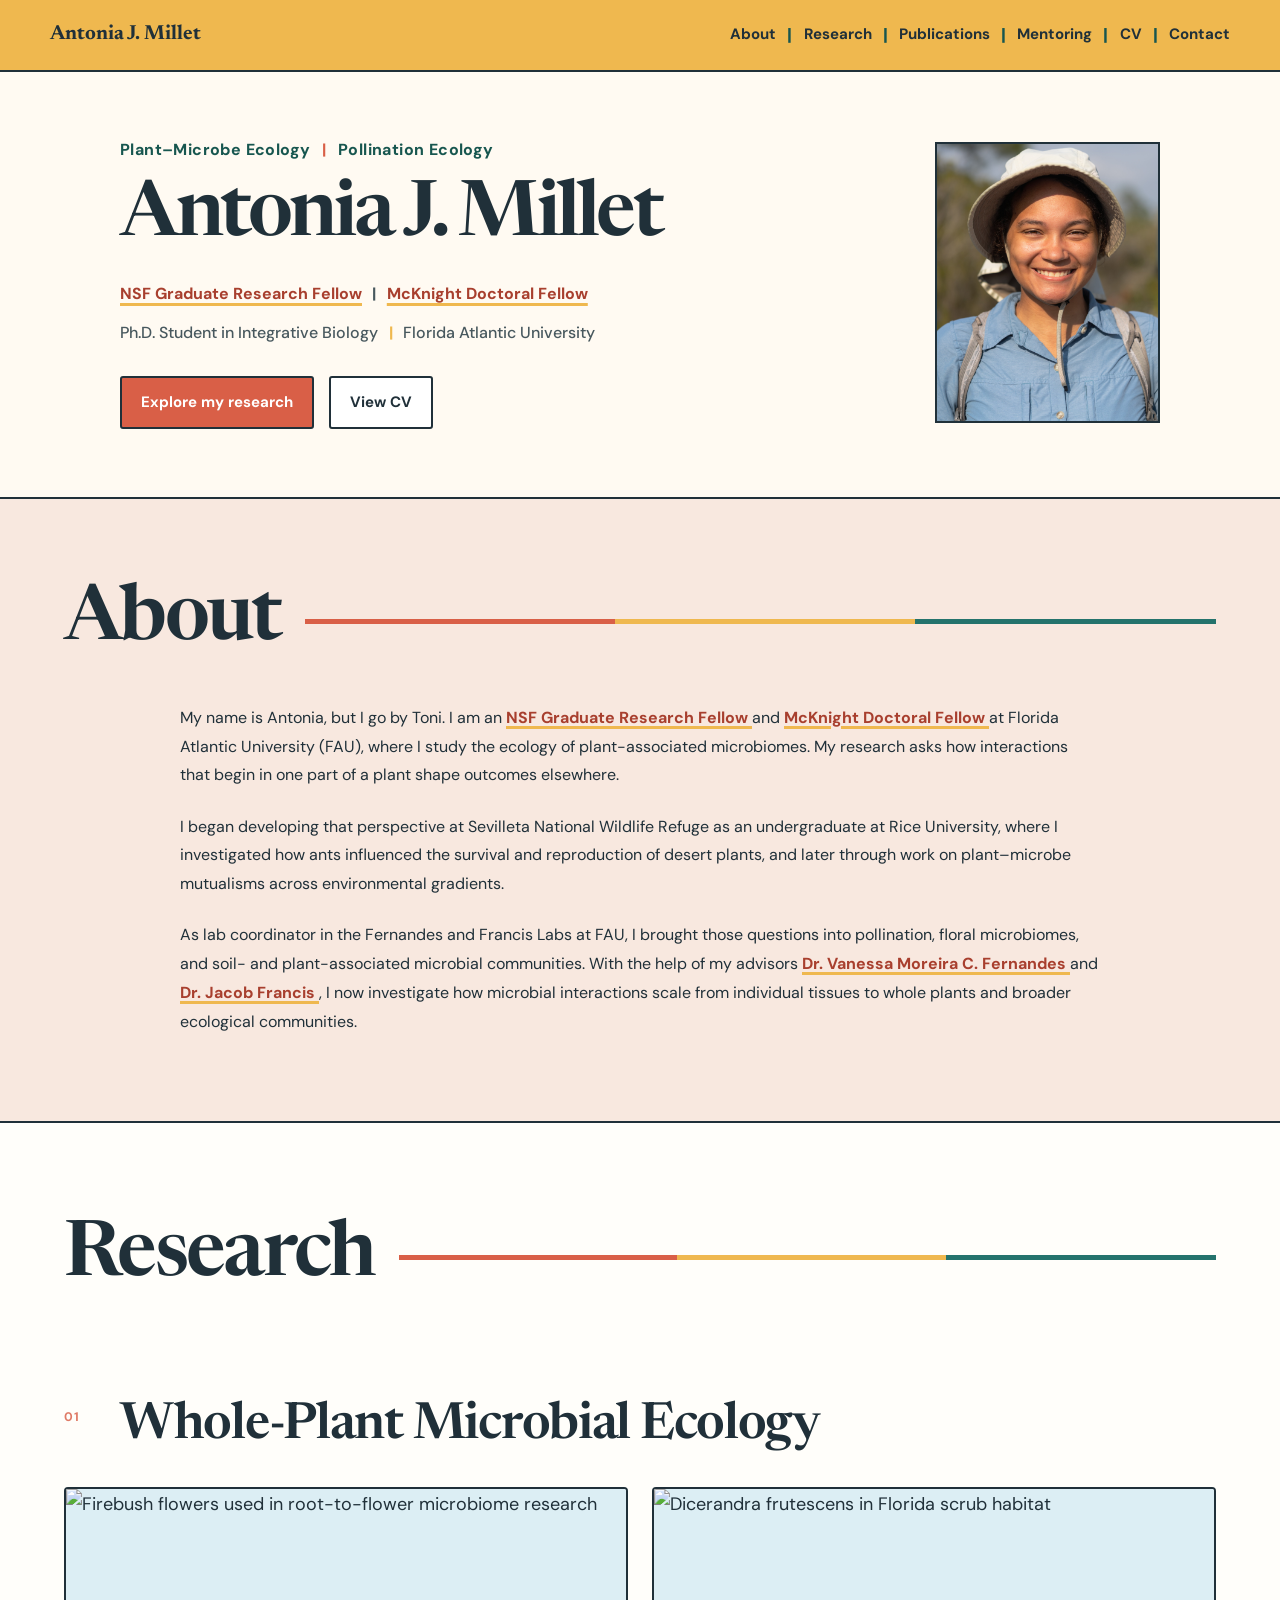
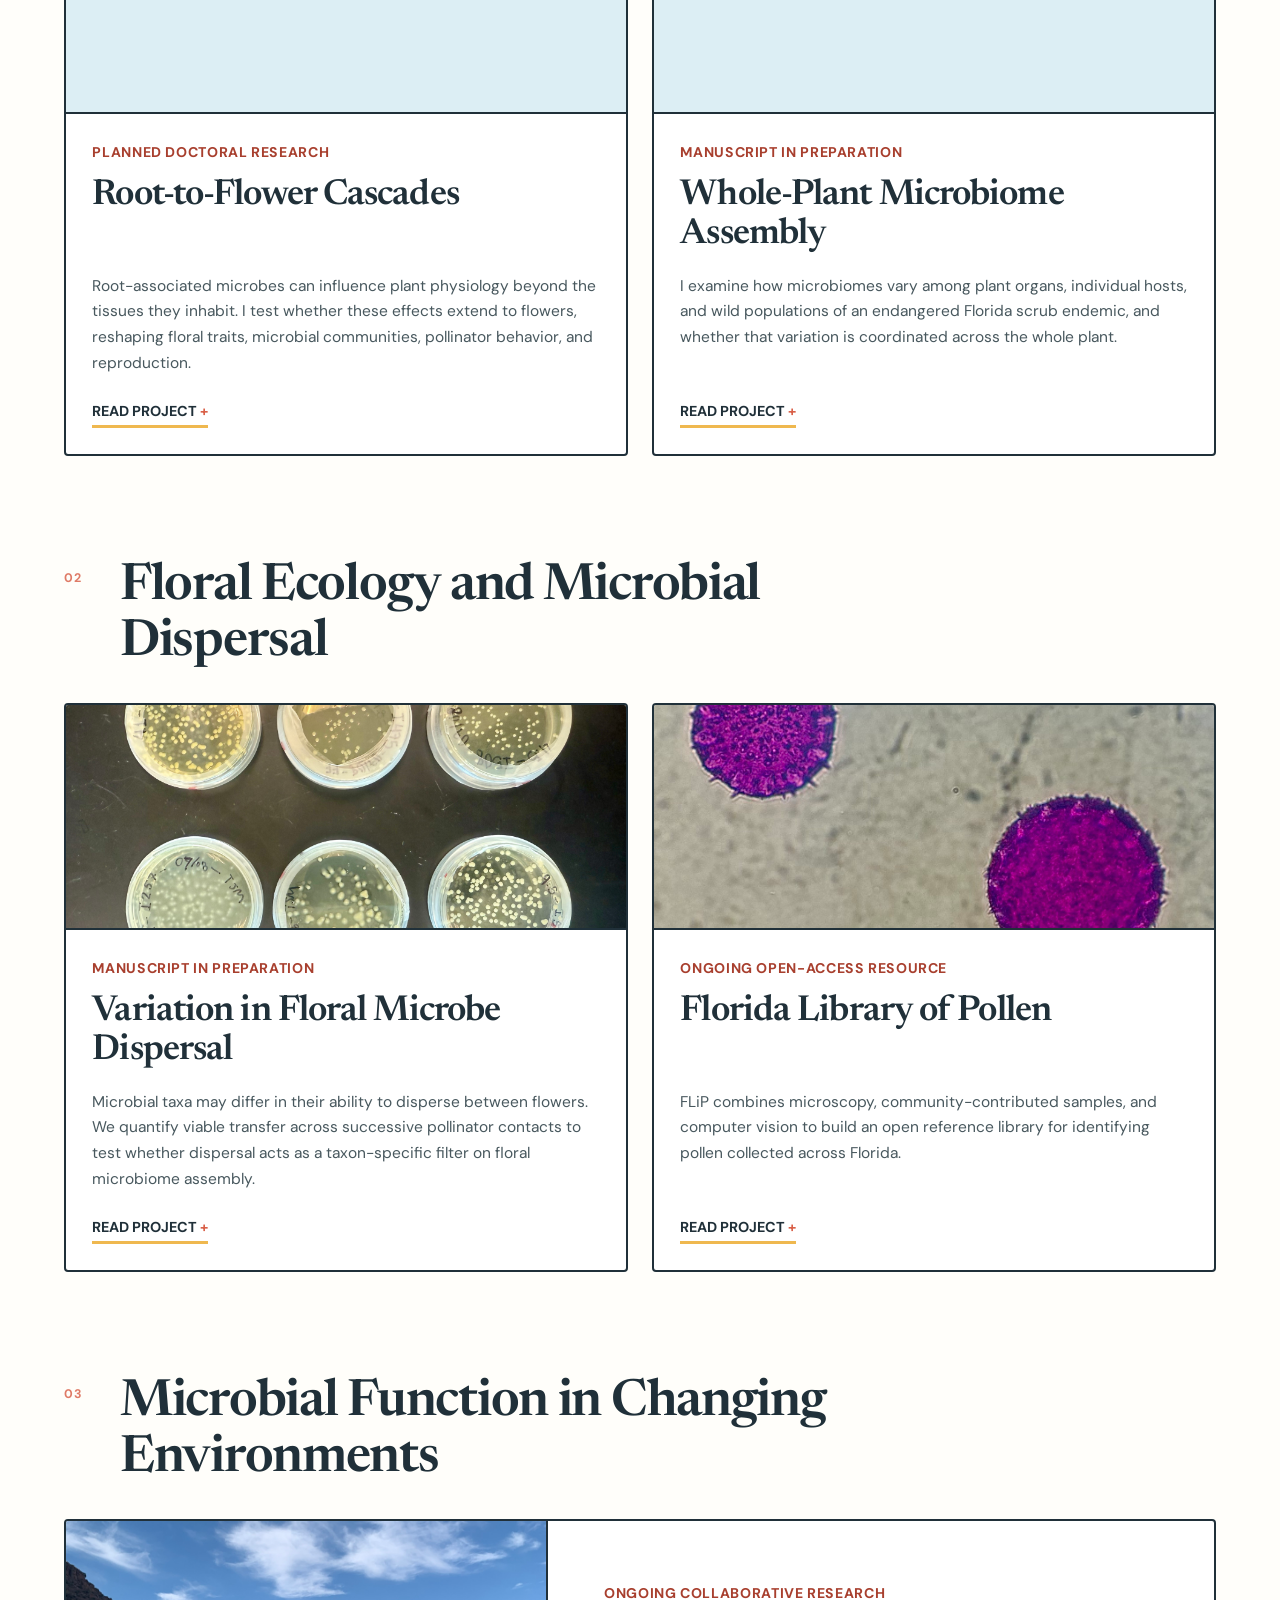
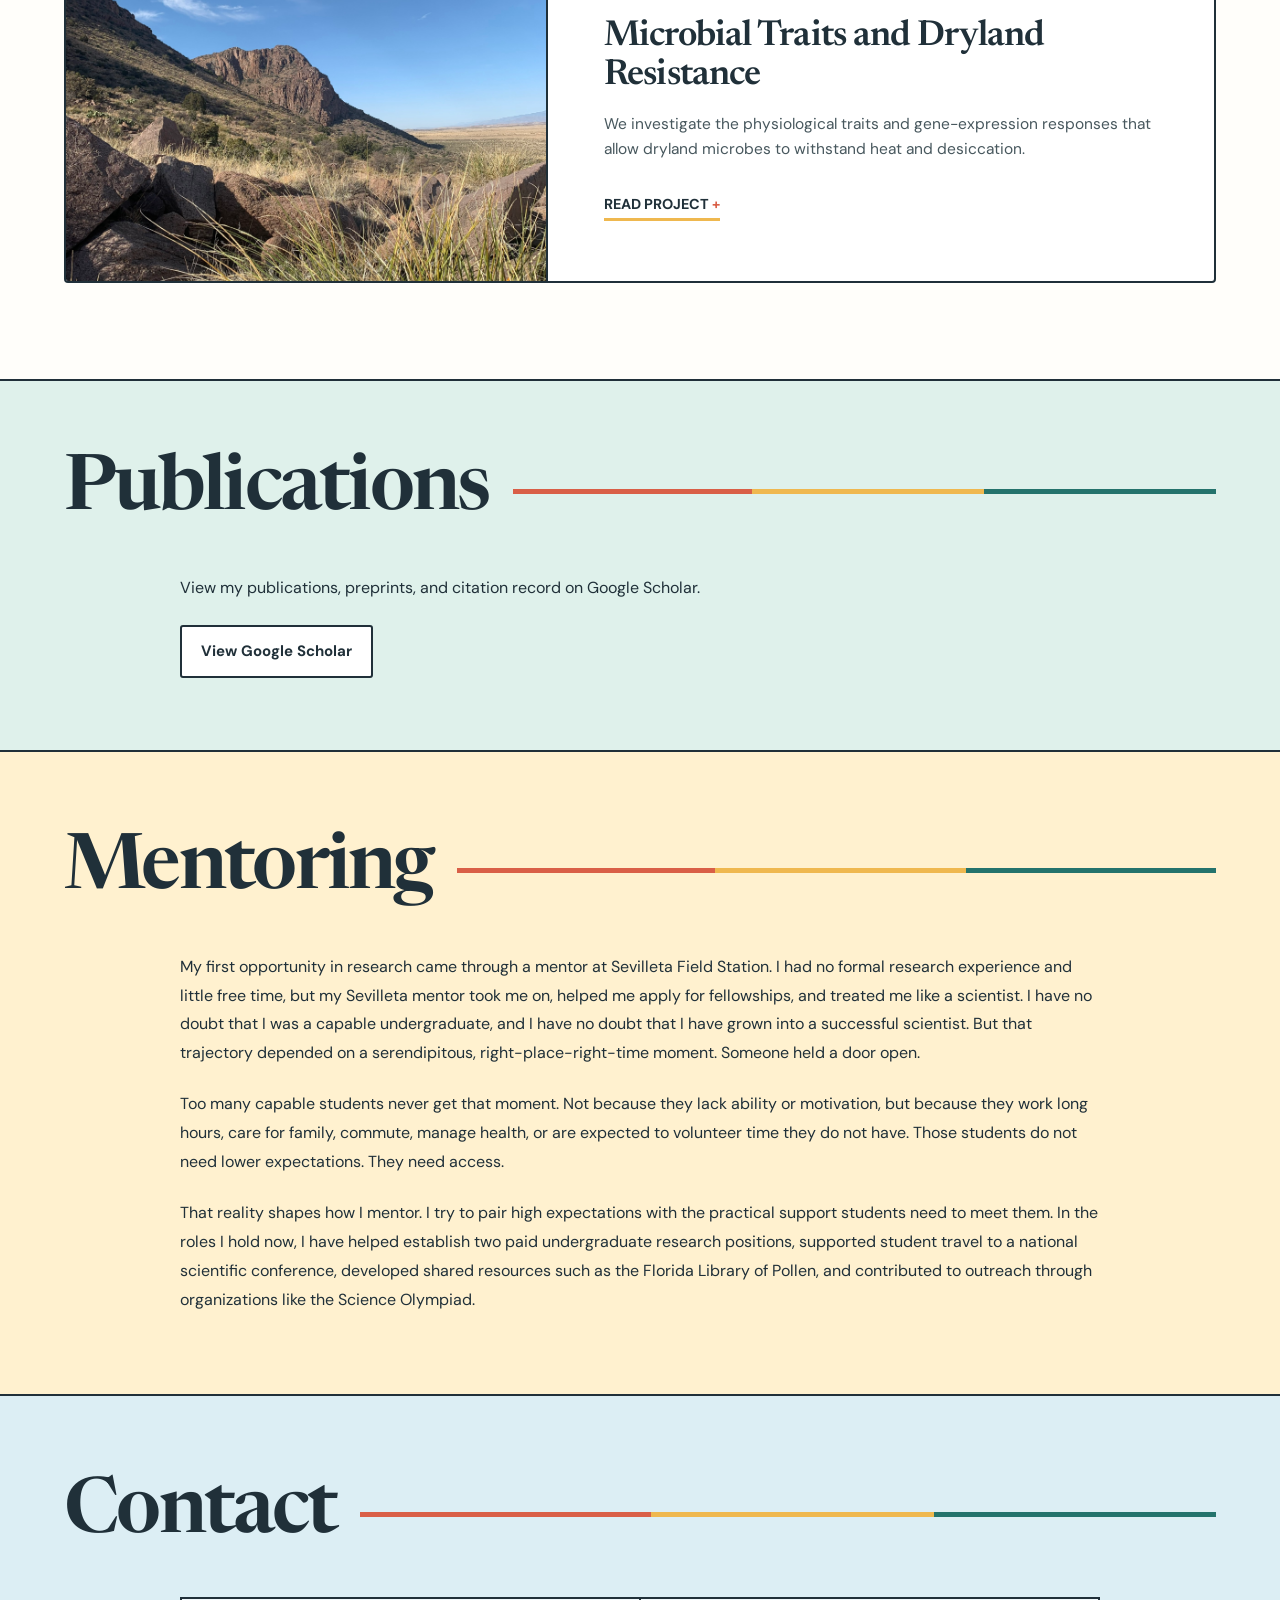
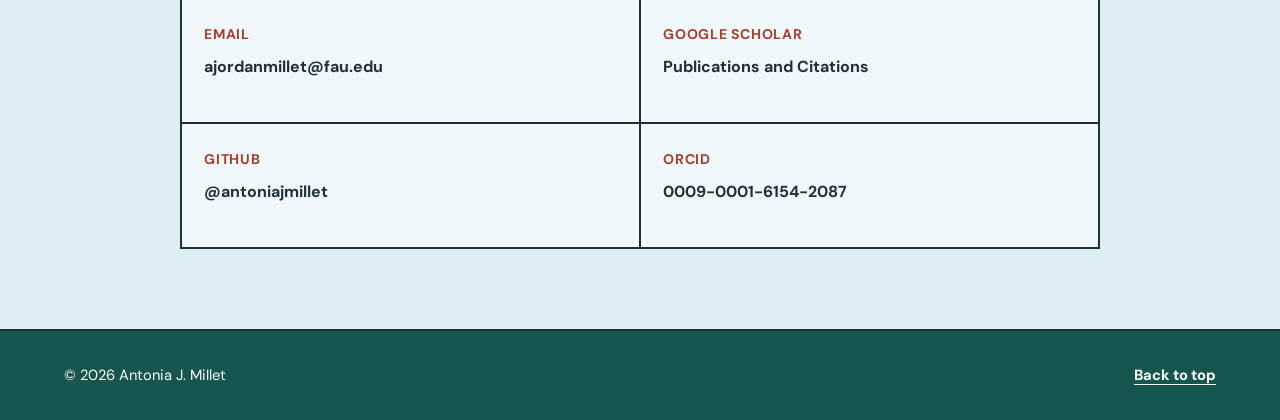
==== index.html @ a89147e2 "Add Google Search Console verification" ====
<!DOCTYPE html>
<html lang="en">
<head>
  <meta charset="UTF-8">

  <meta
    name="viewport"
    content="width=device-width, initial-scale=1.0"
  >

  <meta
    name="description"
    content="Antonia J. Millet studies plant-associated microbiomes, whole-plant microbial ecology, pollination ecology, and microbial function."
  >

  <meta
    name="google-site-verification"
    content="I5xub6OEefj10f1s_MuWulyBxI3-2F2Q8T6CsBY9DDE"
  >

  <title>Antonia J. Millet | Plant–Microbe Ecology</title>

  <link rel="preconnect" href="https://fonts.googleapis.com">
  <link rel="preconnect" href="https://fonts.gstatic.com" crossorigin>

  <link
    href="https://fonts.googleapis.com/css2?family=DM+Sans:wght@400;500;600;700&family=Newsreader:opsz,wght@6..72,500;6..72,600;6..72,700&display=swap"
    rel="stylesheet"
  >

  <link rel="stylesheet" href="styles.css">
  <script src="script.js" defer></script>
</head>

<body>
  <header class="site-header">
    <div class="header-inner">
      <a class="site-name" href="#home">
        Antonia J. Millet
      </a>

      <nav class="site-navigation" aria-label="Main navigation">
        <a href="#about">About</a>
        <span class="nav-separator" aria-hidden="true">|</span>

        <a href="#research">Research</a>
        <span class="nav-separator" aria-hidden="true">|</span>

        <a href="#publications">Publications</a>
        <span class="nav-separator" aria-hidden="true">|</span>

        <a href="#mentoring">Mentoring</a>
        <span class="nav-separator" aria-hidden="true">|</span>

        <a
          href="assets/documents/ajm_cv.pdf"
          target="_blank"
          rel="noopener noreferrer"
        >
          CV
        </a>
        <span class="nav-separator" aria-hidden="true">|</span>

        <a href="#contact">Contact</a>
      </nav>
    </div>
  </header>

  <main>
    <section id="home" class="hero">
      <div class="hero-copy">
        <p class="hero-fields">
          Plant–Microbe Ecology
          <span aria-hidden="true">|</span>
          Pollination Ecology
        </p>

        <h1>Antonia J. Millet</h1>

        <div class="fellowship-line">
          <a
            href="https://www.nsf.gov/funding/opportunities/grfp-nsf-graduate-research-fellowship-program"
            target="_blank"
            rel="noopener noreferrer"
          >
            NSF Graduate Research Fellow
          </a>

          <span aria-hidden="true">|</span>

          <a
            href="https://www.fefonline.org/mdf.html"
            target="_blank"
            rel="noopener noreferrer"
          >
            McKnight Doctoral Fellow
          </a>
        </div>

        <p class="hero-position">
          Ph.D. Student in Integrative Biology
          <span aria-hidden="true">|</span>
          Florida Atlantic University
        </p>

        <div class="hero-links">
          <a class="button button-primary" href="#research">
            Explore my research
          </a>

          <a
            class="button button-secondary"
            href="assets/documents/ajm_cv.pdf"
            target="_blank"
            rel="noopener noreferrer"
          >
            View CV
          </a>
        </div>
      </div>

      <div class="hero-image-frame">
        <img
          src="assets/images/about.jpeg"
          alt="Antonia J. Millet"
        >
      </div>
    </section>

    <section id="about" class="section-band about-band">
      <div class="content-section">
        <div class="section-title">
          <h2>About</h2>
        </div>

        <div class="prose">
          <p>
            My name is Antonia, but I go by Toni. I am an
            <a
              class="inline-link"
              href="https://www.nsf.gov/funding/opportunities/grfp-nsf-graduate-research-fellowship-program"
              target="_blank"
              rel="noopener noreferrer"
            >
              NSF Graduate Research Fellow
            </a>
            and
            <a
              class="inline-link"
              href="https://www.fefonline.org/mdf.html"
              target="_blank"
              rel="noopener noreferrer"
            >
              McKnight Doctoral Fellow
            </a>
            at Florida Atlantic University (FAU), where I study the ecology
            of plant-associated microbiomes. My research asks how
            interactions that begin in one part of a plant shape outcomes
            elsewhere.
          </p>

          <p>
            I began developing that perspective at Sevilleta National
            Wildlife Refuge as an undergraduate at Rice University, where I
            investigated how ants influenced the survival and reproduction
            of desert plants, and later through work on plant–microbe
            mutualisms across environmental gradients.
          </p>

          <p>
            As lab coordinator in the Fernandes and Francis Labs at FAU, I
            brought those questions into pollination, floral microbiomes, and
            soil- and plant-associated microbial communities. With the help
            of my advisors
            <a
              class="inline-link"
              href="https://moreirafernandeslab.weebly.com/"
              target="_blank"
              rel="noopener noreferrer"
            >
              Dr. Vanessa Moreira C. Fernandes
            </a>
            and
            <a
              class="inline-link"
              href="https://jacobsfrancis.com/"
              target="_blank"
              rel="noopener noreferrer"
            >
              Dr. Jacob Francis
            </a>,
            I now investigate how microbial interactions scale from
            individual tissues to whole plants and broader ecological
            communities.
          </p>
        </div>
      </div>
    </section>

    <section id="research" class="section-band research-band">
      <div class="content-section">
        <div class="section-title">
          <h2>Research</h2>
        </div>

        <div class="research-area">
          <div class="research-area-title">
            <span>01</span>
            <h3>Whole-Plant Microbial Ecology</h3>
          </div>

          <div class="project-grid">
            <details class="project-card">
              <summary>
                <div class="project-image">
                  <img
                    src="assets/images/root-to-flower.jpeg"
                    alt="Firebush flowers used in root-to-flower microbiome research"
                    loading="lazy"
                  >
                </div>

                <div class="project-introduction">
                  <p class="project-status">
                    Planned doctoral research
                  </p>

                  <h4>Root-to-Flower Cascades</h4>

                  <p class="project-preview">
                    Root-associated microbes can influence plant physiology
                    beyond the tissues they inhabit. I test whether these
                    effects extend to flowers, reshaping floral traits,
                    microbial communities, pollinator behavior, and
                    reproduction.
                  </p>

                  <span class="project-action">
                    Read project
                  </span>
                </div>
              </summary>

              <div class="project-details prose">
                <p>
                  Distinct microbial communities in plant roots, leaves, and
                  flowers perform important functions, ranging from
                  mycorrhizal fungi that enhance nutrient uptake to yeasts
                  that alter nectar and affect insect pollinators. Yet below-
                  and aboveground microbiomes are often studied
                  independently. As a result, we know relatively little about
                  whether microbial interactions in one plant organ reshape
                  the conditions under which communities assemble and
                  function in another.
                </p>

                <p>
                  Root-associated microbes can alter plant nutrition, hormone
                  signaling, metabolism, and immune responses. These changes
                  may carry through the plant to affect floral traits, nectar
                  chemistry, and floral microbiome assembly. Some links in
                  this cascade are already established: mycorrhizal fungi,
                  for example, can increase floral display and nectar sugar.
                  However, the mechanisms driving these root-to-flower
                  effects and their consequences for floral microbial
                  communities remain unclear.
                </p>

                <p>
                  Using firebush (<em>Hamelia patens</em>; Rubiaceae), a
                  shrub native to Florida, I will independently manipulate
                  root and floral microbial communities. I will test whether
                  belowground microbial colonization alters floral traits and
                  microbiome assembly, then follow those changes through
                  pollinator behavior and plant reproduction. By pairing
                  these experiments with nectar chemistry and host and
                  microbial gene-expression analyses, I aim to provide some
                  of the first mechanistic evidence connecting
                  root-associated microbes to floral function—a
                  long-proposed relationship that has rarely been tested
                  directly.
                </p>
              </div>
            </details>

            <details class="project-card">
              <summary>
                <div class="project-image">
                  <img
                    src="assets/images/whole-plant-microbiome.jpeg"
                    alt="Dicerandra frutescens in Florida scrub habitat"
                    loading="lazy"
                  >
                </div>

                <div class="project-introduction">
                  <p class="project-status">
                    Manuscript in preparation
                  </p>

                  <h4>Whole-Plant Microbiome Assembly</h4>

                  <p class="project-preview">
                    I examine how microbiomes vary among plant organs,
                    individual hosts, and wild populations of an endangered
                    Florida scrub endemic, and whether that variation is
                    coordinated across the whole plant.
                  </p>

                  <span class="project-action">
                    Read project
                  </span>
                </div>
              </summary>

              <div class="project-details prose">
                <p>
                  Recovering endangered plants increasingly depends on
                  establishing and maintaining viable populations, yet
                  conservation efforts often proceed with little information
                  about the microbial communities associated with wild
                  plants. This gap may be especially important in Florida
                  scrub, where plants recruit under dry, nutrient-poor
                  conditions and population persistence depends on successful
                  establishment after disturbance.
                </p>

                <p>
                  Using the federally listed scrub mint
                  <em>Dicerandra frutescens</em>, I characterize bacterial
                  and fungal communities across roots, leaves, flowers,
                  fruits, and soil collected beside and away from focal
                  plants in multiple wild populations. I ask how strongly
                  these communities differ among plant compartments and
                  sites, how much host-to-host variation occurs within sites,
                  and whether the soil immediately surrounding a plant is
                  more closely associated with its microbiome than soil
                  farther away. I also test whether plants that differ in one
                  compartment tend to differ in others, revealing whether
                  microbiome differences are linked across the whole plant.
                </p>

                <p>
                  This work establishes a compartment-resolved microbiome
                  baseline for a rare Florida endemic and identifies the
                  spatial and biological scales at which microbial variation
                  occurs. These patterns provide a foundation for future
                  tests of how microbiomes relate to plant recruitment,
                  population performance, and recovery.
                </p>
              </div>
            </details>
          </div>
        </div>

        <div class="research-area">
          <div class="research-area-title">
            <span>02</span>
            <h3>Floral Ecology and Microbial Dispersal</h3>
          </div>

          <div class="project-grid">
            <details class="project-card">
              <summary>
                <div class="project-image">
                  <img
                    src="assets/images/floral-microbe.jpeg"
                    alt="Experimental assay studying the transfer of floral microbes"
                    loading="lazy"
                  >
                </div>

                <div class="project-introduction">
                  <p class="project-status">
                    Manuscript in preparation
                  </p>

                  <h4>Variation in Floral Microbe Dispersal</h4>

                  <p class="project-preview">
                    Microbial taxa may differ in their ability to disperse
                    between flowers. We quantify viable transfer across
                    successive pollinator contacts to test whether dispersal
                    acts as a taxon-specific filter on floral microbiome
                    assembly.
                  </p>

                  <span class="project-action">
                    Read project
                  </span>
                </div>
              </summary>

              <div class="project-details prose">
                <p>
                  Pollinators are major vectors of floral microbes, but
                  dispersal is often treated as though all microbes are
                  carried between flowers in the same way. In reality,
                  bacteria and yeasts differ in characteristics that may
                  affect how readily they attach to pollinator mouthparts,
                  survive transport, and detach during later flower visits.
                  These differences could act as an early filter on floral
                  microbiome assembly by determining which microbes reach new
                  flowers in the first place.
                </p>

                <p>
                  Using a standardized assay with dissected bee tongues, we
                  quantify the number of viable cells transferred across
                  successive contacts for multiple bacterial and yeast
                  isolates. We test whether dispersal efficiency differs
                  between bacteria and yeasts, among microbial genera, and
                  among isolates within the same genus. Transfer differed
                  between yeasts and bacteria and among microbial taxa,
                  including within genera. The experiment also revealed that
                  tongue identity influences microbial transfer, showing that
                  dispersal depends not only on microbial identity, but
                  possibly also on characteristics of its vector.
                </p>

                <p>
                  Together, this work demonstrates that pollinator-mediated
                  dispersal is not a uniform process. Differences among
                  microbial taxa and pollinator mouthparts provide a
                  mechanistic basis for understanding why some floral
                  microbes may move more readily among plants while others
                  remain uncommon or locally restricted.
                </p>
              </div>
            </details>

            <details class="project-card">
              <summary>
                <div class="project-image">
                  <img
                    src="assets/images/flip.jpeg"
                    alt="Pollen grains outlined with instance-segmentation masks"
                    loading="lazy"
                  >
                </div>

                <div class="project-introduction">
                  <p class="project-status">
                    Ongoing open-access resource
                  </p>

                  <h4>Florida Library of Pollen</h4>

                  <p class="project-preview">
                    FLiP combines microscopy, community-contributed samples,
                    and computer vision to build an open reference library for
                    identifying pollen collected across Florida.
                  </p>

                  <span class="project-action">
                    Read project
                  </span>
                </div>
              </summary>

              <div class="project-details prose">
                <p>
                  Pollen identification is essential for studying
                  plant–pollinator interactions, but it often depends on
                  specialized expertise and reference collections that are
                  difficult to access.
                </p>

                <p>
                  The Florida Library of Pollen, or FLiP, is building an open,
                  image-based reference library from pollen collected across
                  Florida. The project combines community-contributed
                  samples, microscopy, image annotation, and computer-vision
                  tools to make pollen identification more accessible to
                  researchers, educators, students, and the public.
                </p>

                <p>
                  I developed FLiP’s original instance-segmentation pipeline,
                  which trains a computer-vision model to detect and delineate
                  individual pollen grains in microscopy images. Because
                  samples can be contributed by community members and images
                  can be annotated remotely, FLiP also creates meaningful
                  research roles for students who cannot always participate
                  in traditional laboratory or fieldwork. The result is both
                  a scientific reference collection and a model for how
                  shared digital infrastructure can broaden participation in
                  ecological research.
                </p>

                <a
                  class="text-link"
                  href="https://jacobsfrancis.com/flip/"
                  target="_blank"
                  rel="noopener noreferrer"
                >
                  Contribute to FLiP
                </a>
              </div>
            </details>
          </div>
        </div>

        <div class="research-area">
          <div class="research-area-title">
            <span>03</span>
            <h3>Microbial Function in Changing Environments</h3>
          </div>

          <div class="project-grid project-grid-single">
            <details class="project-card feature-card">
              <summary>
                <div class="project-image">
                  <img
                    src="assets/images/dryland.jpeg"
                    alt="Dryland microbial communities at Sevilleta National Wildlife Refuge"
                    loading="lazy"
                  >
                </div>

                <div class="project-introduction">
                  <p class="project-status">
                    Ongoing collaborative research
                  </p>

                  <h4>Microbial Traits and Dryland Resistance</h4>

                  <p class="project-preview">
                    We investigate the physiological traits and gene-expression
                    responses that allow dryland microbes to withstand heat
                    and desiccation.
                  </p>

                  <span class="project-action">
                    Read project
                  </span>
                </div>
              </summary>

              <div class="project-details prose">
                <p>
                  Dryland soils depend heavily on microbial communities for
                  nutrient cycling, soil stability, and recovery after
                  disturbance. As heat and drought intensify, understanding
                  why some microbes tolerate environmental stress better than
                  others is increasingly important for predicting whether
                  these ecosystems can resist further degradation.
                </p>

                <p>
                  Using cultured cyanobacteria and fungi from the Sevilleta
                  National Wildlife Refuge, this collaborative project
                  combines physiological experiments with gene-expression
                  analyses to identify traits and molecular mechanisms
                  associated with resistance to heat and desiccation. My
                  contribution focuses on identifying microbial functions
                  associated with stronger performance under stress.
                </p>

                <p>
                  These organism-level responses connect to broader
                  experiments testing how microbial interactions and
                  community composition influence the resistance and recovery
                  of dryland soils. Together, this work aims to identify
                  microbial assemblages that are better equipped to maintain
                  soil health as drylands become hotter and drier.
                </p>
              </div>
            </details>
          </div>
        </div>
      </div>
    </section>

    <section id="publications" class="section-band publications-band">
      <div class="content-section">
        <div class="section-title">
          <h2>Publications</h2>
        </div>

        <div class="prose">
          <p>
            View my publications,
            preprints, and citation record on Google Scholar.
          </p>

          <a
            class="button button-secondary"
            href="https://scholar.google.com/citations?user=BWyu6AQAAAAJ&hl=en"
            target="_blank"
            rel="noopener noreferrer"
          >
            View Google Scholar
          </a>
        </div>
      </div>
    </section>

    <section id="mentoring" class="section-band mentoring-band">
      <div class="content-section">
        <div class="section-title">
          <h2>Mentoring</h2>
        </div>

        <div class="prose">
          <p>
            My first opportunity in research came through a mentor at
            Sevilleta Field Station. I had no formal research experience and
            little free time, but my Sevilleta mentor took me on, helped me
            apply for fellowships, and treated me like a scientist. I have no
            doubt that I was a capable undergraduate, and I have no doubt
            that I have grown into a successful scientist. But that
            trajectory depended on a serendipitous, right-place-right-time
            moment. Someone held a door open.
          </p>

          <p>
            Too many capable students never get that moment. Not because they
            lack ability or motivation, but because they work long hours,
            care for family, commute, manage health, or are expected to
            volunteer time they do not have. Those students do not need lower
            expectations. They need access.
          </p>

          <p>
            That reality shapes how I mentor. I try to pair high expectations with the
            practical support students need to meet them. In the roles I hold now, I
            have helped establish two paid undergraduate research positions, supported
            student travel to a national scientific conference, developed shared
            resources such as the Florida Library of Pollen, and contributed to
            outreach through organizations like the Science Olympiad.
          </p>
        </div>
      </div>
    </section>

    <section id="contact" class="section-band contact-band">
      <div class="content-section">
        <div class="section-title">
          <h2>Contact</h2>
        </div>

        <div class="contact-list">
          <a href="mailto:ajordanmillet@fau.edu">
            <span>Email</span>
            <strong>ajordanmillet@fau.edu</strong>
          </a>

          <a
            href="https://scholar.google.com/citations?user=BWyu6AQAAAAJ&hl=en"
            target="_blank"
            rel="noopener noreferrer"
          >
            <span>Google Scholar</span>
            <strong>Publications and Citations</strong>
          </a>

          <a
            href="https://github.com/antoniajmillet"
            target="_blank"
            rel="noopener noreferrer"
          >
            <span>GitHub</span>
            <strong>@antoniajmillet</strong>
          </a>

          <a
            href="https://orcid.org/0009-0001-6154-2087"
            target="_blank"
            rel="noopener noreferrer"
          >
            <span>ORCID</span>
            <strong>0009-0001-6154-2087</strong>
          </a>
        </div>
      </div>
    </section>
  </main>

  <footer class="site-footer">
    <p>
      © <span id="current-year"></span> Antonia J. Millet
    </p>

    <a href="#home">
      Back to top
    </a>
  </footer>
</body>
</html>
---- styles.css ----
:root {
  --ink: #203039;
  --ink-soft: #48585e;
  --coral: #d95f47;
  --coral-dark: #a83f2e;
  --marigold: #efb84f;
  --teal: #24736c;
  --teal-dark: #17564f;

  --hero-background: #fffaf2;
  --about-background: #f8e8df;
  --research-background: #fffefa;
  --publications-background: #dff1eb;
  --mentoring-background: #fff1cf;
  --contact-background: #dceef4;

  --white: #ffffff;
  --max-width: 1180px;
}

* {
  box-sizing: border-box;
}

html {
  scroll-behavior: smooth;
}

body {
  margin: 0;
  background: var(--hero-background);
  color: var(--ink);
  font-family: "DM Sans", Arial, sans-serif;
  font-size: 18px;
  line-height: 1.72;
}

img {
  display: block;
  max-width: 100%;
}

a {
  color: inherit;
}

summary {
  font: inherit;
}

/* HEADER */

.site-header {
  position: sticky;
  top: 0;
  z-index: 100;
  background: var(--marigold);
  border-bottom: 2px solid var(--ink);
}

.header-inner {
  display: flex;
  align-items: center;
  justify-content: space-between;
  gap: 2rem;
  width: min(var(--max-width), 94vw);
  min-height: 70px;
  margin: 0 auto;
}

.site-name {
  flex: 0 0 auto;
  color: var(--ink);
  font-family: "Newsreader", Georgia, serif;
  font-size: 1.28rem;
  font-weight: 700;
  text-decoration: none;
  white-space: nowrap;
}

.site-navigation {
  display: flex;
  flex: 0 1 auto;
  align-items: center;
  justify-content: flex-end;
  min-width: 0;
  overflow-x: auto;
  white-space: nowrap;
  scrollbar-width: none;
}

.site-navigation::-webkit-scrollbar {
  display: none;
}

.site-navigation a {
  position: relative;
  color: var(--ink);
  font-size: 0.94rem;
  font-weight: 700;
  text-decoration: none;
}

.site-navigation a::after {
  position: absolute;
  right: 0;
  bottom: -0.28rem;
  left: 0;
  height: 3px;
  background: var(--teal-dark);
  content: "";
  transform: scaleX(0);
  transform-origin: left;
  transition: transform 160ms ease;
}

.site-navigation a:hover::after,
.site-navigation a:focus::after {
  transform: scaleX(1);
}

.nav-separator {
  margin: 0 0.7rem;
  color: var(--teal-dark);
  font-weight: 700;
}

/* HERO */

.hero {
  display: grid;
  grid-template-columns: minmax(0, 740px) 225px;
  align-items: center;
  justify-content: space-between;
  gap: 3rem;
  width: min(1040px, 90vw);
  margin: 0 auto;
  padding: 4rem 0 4.25rem;
  background: var(--hero-background);
}

.hero-copy {
  min-width: 0;
}

.hero-fields {
  margin: 0 0 1.05rem;
  color: var(--teal-dark);
  font-size: 1rem;
  font-weight: 700;
  letter-spacing: 0.025em;
  white-space: nowrap;
}

.hero-fields span {
  padding: 0 0.45rem;
  color: var(--coral);
}

.hero h1 {
  margin: 0;
  color: var(--ink);
  font-family: "Newsreader", Georgia, serif;
  font-size: clamp(3rem, 6vw, 5.1rem);
  font-weight: 600;
  letter-spacing: -0.045em;
  line-height: 0.98;
  white-space: nowrap;
}

.fellowship-line {
  display: flex;
  align-items: center;
  gap: 0.65rem;
  margin-top: 1.5rem;
  font-size: 1rem;
  font-weight: 700;
  white-space: nowrap;
}

.fellowship-line a {
  color: var(--coral-dark);
  text-decoration-color: var(--marigold);
  text-decoration-thickness: 3px;
  text-underline-offset: 0.24rem;
}

.fellowship-line a:hover,
.fellowship-line a:focus {
  color: var(--teal-dark);
  text-decoration-color: var(--teal);
}

.fellowship-line span {
  color: var(--ink-soft);
}

.hero-position {
  margin: 0.75rem 0 0;
  color: var(--ink-soft);
  font-size: 1rem;
  font-weight: 500;
  white-space: nowrap;
}

.hero-position span {
  padding: 0 0.42rem;
  color: var(--marigold);
  font-weight: 700;
}

.hero-links {
  display: flex;
  flex-wrap: wrap;
  gap: 0.9rem;
  margin-top: 1.85rem;
}

.button {
  display: inline-flex;
  align-items: center;
  justify-content: center;
  min-height: 48px;
  padding: 0.72rem 1.2rem;
  border: 2px solid var(--ink);
  border-radius: 3px;
  font-size: 0.94rem;
  font-weight: 700;
  text-decoration: none;
  transition:
    background 150ms ease,
    color 150ms ease,
    transform 150ms ease;
}

.button:hover,
.button:focus {
  transform: translateY(-2px);
}

.button-primary {
  background: var(--coral);
  color: var(--white);
}

.button-primary:hover,
.button-primary:focus {
  background: var(--coral-dark);
}

.button-secondary {
  background: var(--white);
  color: var(--ink);
}

.button-secondary:hover,
.button-secondary:focus {
  background: var(--marigold);
}

.hero-image-frame {
  width: 225px;
  justify-self: center;
  overflow: hidden;
  background: transparent;
  border: 2px solid var(--ink);
}

.hero-image-frame img {
  width: 100%;
  aspect-ratio: 4 / 5;
  object-fit: cover;
  object-position: center;
}

/* SECTION BACKGROUNDS */

.section-band {
  width: 100%;
  border-top: 2px solid var(--ink);
  scroll-margin-top: 70px;
}

.about-band {
  background: var(--about-background);
}

.research-band {
  background: var(--research-background);
}

.publications-band {
  background: var(--publications-background);
}

.mentoring-band {
  background: var(--mentoring-background);
}

.contact-band {
  background: var(--contact-background);
  border-bottom: 2px solid var(--ink);
}

.content-section {
  width: min(var(--max-width), 90vw);
  margin: 0 auto;
  padding: 5.25rem 0;
}

.research-band .content-section {
  padding-top: 6rem;
  padding-bottom: 6rem;
}

.publications-band .content-section {
  padding-top: 4.5rem;
  padding-bottom: 4.5rem;
}

.mentoring-band .content-section {
  padding-top: 5rem;
  padding-bottom: 5rem;
}

.contact-band .content-section {
  padding-top: 5rem;
  padding-bottom: 5rem;
}

/* SECTION HEADINGS */

.section-title {
  display: flex;
  align-items: center;
  gap: 1.5rem;
  margin-bottom: 2.75rem;
}

.section-title h2 {
  flex: 0 0 auto;
  margin: 0;
  color: var(--ink);
  font-family: "Newsreader", Georgia, serif;
  font-size: clamp(2.8rem, 6vw, 5rem);
  font-weight: 600;
  letter-spacing: -0.035em;
  line-height: 1;
}

.section-title::after {
  width: 100%;
  height: 5px;
  background:
    linear-gradient(
      90deg,
      var(--coral) 0 34%,
      var(--marigold) 34% 67%,
      var(--teal) 67% 100%
    );
  content: "";
}

/* BODY TEXT */

.prose {
  width: 100%;
  max-width: 920px;
  margin-right: auto;
  margin-left: auto;
}

.prose p {
  margin: 0 0 1.4rem;
  color: var(--ink);
  font-size: 1rem;
  line-height: 1.8;
}

.prose p:last-child {
  margin-bottom: 0;
}

.inline-link {
  color: var(--coral-dark);
  font-weight: 700;
  text-decoration-color: var(--marigold);
  text-decoration-thickness: 3px;
  text-underline-offset: 0.18rem;
}

.inline-link:hover,
.inline-link:focus {
  color: var(--teal-dark);
  text-decoration-color: var(--teal);
}

/* RESEARCH AREAS */

.research-area {
  margin-top: 6.5rem;
}

.research-area:first-of-type {
  margin-top: 0;
}

.research-area-title {
  display: grid;
  grid-template-columns: 44px minmax(0, 1fr);
  gap: 0.75rem;
  align-items: start;
  margin-bottom: 2rem;
}

.research-area-title span {
  padding-top: 0.5rem;
  color: var(--coral);
  font-size: 0.78rem;
  font-weight: 700;
  letter-spacing: 0.08em;
  opacity: 0.82;
}

.research-area-title h3 {
  max-width: 830px;
  margin: 0;
  color: var(--ink);
  font-family: "Newsreader", Georgia, serif;
  font-size: clamp(2rem, 4vw, 3.35rem);
  font-weight: 600;
  letter-spacing: -0.025em;
  line-height: 1.08;
}

/* RESEARCH CARDS */

.project-grid {
  display: grid;
  grid-template-columns: repeat(2, minmax(0, 1fr));
  gap: 1.5rem;
  align-items: stretch;
}

.project-grid-single {
  grid-template-columns: 1fr;
}

.project-card {
  height: 100%;
  overflow: hidden;
  background: var(--white);
  border: 2px solid var(--ink);
  border-radius: 4px;
}

.project-card summary {
  display: flex;
  height: 100%;
  min-height: 520px;
  flex-direction: column;
  cursor: pointer;
  list-style: none;
}

.project-card summary::-webkit-details-marker {
  display: none;
}

.project-image {
  height: 225px;
  overflow: hidden;
  background: var(--contact-background);
  border-bottom: 2px solid var(--ink);
}

.project-image img {
  width: 100%;
  height: 100%;
  object-fit: cover;
}

.project-introduction {
  display: flex;
  flex: 1;
  flex-direction: column;
  padding: 1.65rem;
}

.project-status {
  margin: 0 0 0.8rem;
  color: var(--coral-dark);
  font-size: 0.88rem;
  font-weight: 700;
  letter-spacing: 0.045em;
  text-transform: uppercase;
}

.project-introduction h4 {
  min-height: 2.25em;
  margin: 0 0 1rem;
  color: var(--ink);
  font-family: "Newsreader", Georgia, serif;
  font-size: clamp(1.75rem, 2.8vw, 2.45rem);
  font-weight: 600;
  letter-spacing: -0.025em;
  line-height: 1.08;
}

.project-preview {
  min-height: 6.4em;
  margin: 0;
  color: var(--ink-soft);
  font-size: 0.97rem;
  line-height: 1.65;
}

.project-action {
  align-self: flex-start;
  margin-top: auto;
  padding-top: 1.4rem;
  padding-bottom: 0.1rem;
  border-bottom: 3px solid var(--marigold);
  color: var(--ink);
  font-size: 0.9rem;
  font-weight: 700;
  text-transform: uppercase;
}

.project-action::after {
  color: var(--coral);
  content: " +";
}

.project-card[open] {
  grid-column: 1 / -1;
  height: auto;
}

.project-card[open] summary {
  display: grid;
  grid-template-columns: 320px minmax(0, 1fr);
  min-height: 0;
  height: auto;
}

.project-card[open] .project-image {
  height: 100%;
  min-height: 280px;
  border-right: 2px solid var(--ink);
  border-bottom: 0;
}

.project-card[open] .project-introduction h4,
.project-card[open] .project-preview {
  min-height: 0;
}

.project-card[open] .project-action {
  margin-top: 1.5rem;
  padding-top: 0;
}

.project-card[open] .project-action::after {
  content: " −";
}

.project-details {
  max-width: 920px;
  margin: 0 auto;
  padding: 2.5rem;
  border-top: 2px solid var(--ink);
}

.project-details p {
  font-size: 1rem;
  line-height: 1.8;
}

/* FULL-WIDTH DRYLAND CARD */

.feature-card {
  width: 100%;
}

.feature-card summary,
.feature-card[open] summary {
  display: grid;
  grid-template-columns: minmax(320px, 42%) minmax(0, 58%);
  min-height: 340px;
  height: auto;
}

.feature-card .project-image,
.feature-card[open] .project-image {
  height: 100%;
  min-height: 340px;
  border-right: 2px solid var(--ink);
  border-bottom: 0;
}

.feature-card .project-introduction {
  justify-content: center;
  padding: clamp(2rem, 5vw, 3.5rem);
}

.feature-card .project-introduction h4,
.feature-card .project-preview {
  min-height: 0;
}

.feature-card .project-action {
  margin-top: 1.8rem;
  padding-top: 0;
}

.text-link {
  display: inline-block;
  margin-top: 1rem;
  padding-bottom: 0.12rem;
  border-bottom: 3px solid var(--marigold);
  color: var(--teal-dark);
  font-size: 0.96rem;
  font-weight: 700;
  text-decoration: none;
}

.text-link:hover,
.text-link:focus {
  border-color: var(--coral);
  color: var(--coral-dark);
}

/* PUBLICATIONS */

.disabled-button {
  margin-top: 1rem;
  background: rgba(255, 255, 255, 0.55);
  border-color: var(--ink-soft);
  color: var(--ink-soft);
  cursor: not-allowed;
}

.disabled-button:hover,
.disabled-button:focus {
  transform: none;
}

/* CONTACT */

.contact-list {
  display: grid;
  grid-template-columns: repeat(2, minmax(0, 1fr));
  width: 100%;
  max-width: 920px;
  margin-right: auto;
  margin-left: auto;
  border-top: 2px solid var(--ink);
  border-left: 2px solid var(--ink);
}

.contact-list a {
  display: flex;
  min-height: 125px;
  flex-direction: column;
  padding: 1.4rem;
  background: rgba(255, 255, 255, 0.6);
  border-right: 2px solid var(--ink);
  border-bottom: 2px solid var(--ink);
  color: var(--ink);
  text-decoration: none;
  transition: background 150ms ease;
}

.contact-list a:hover,
.contact-list a:focus {
  background: var(--marigold);
}

.contact-list span {
  margin-bottom: 0.45rem;
  color: var(--coral-dark);
  font-size: 0.88rem;
  font-weight: 700;
  letter-spacing: 0.045em;
  text-transform: uppercase;
}

.contact-list strong {
  overflow-wrap: anywhere;
  font-size: 1rem;
}

/* FOOTER */

.site-footer {
  display: flex;
  align-items: center;
  justify-content: space-between;
  padding: 2rem 5vw;
  background: var(--teal-dark);
  color: var(--white);
  font-size: 0.92rem;
}

.site-footer p {
  margin: 0;
}

.site-footer a {
  color: var(--white);
  font-weight: 700;
  text-underline-offset: 0.25rem;
}

/* TABLET */

@media (max-width: 1000px) {
  .header-inner {
    gap: 1rem;
  }

  .site-name {
    font-size: 1.16rem;
  }

  .site-navigation a {
    font-size: 0.86rem;
  }

  .nav-separator {
    margin: 0 0.45rem;
  }

  .hero {
    grid-template-columns: minmax(0, 1fr) 185px;
    width: min(920px, 90vw);
    gap: 2.5rem;
    padding-top: 4rem;
    padding-bottom: 4.25rem;
  }

  .hero-image-frame {
    width: 185px;
  }

  .hero h1 {
    font-size: clamp(2.8rem, 6vw, 4.6rem);
  }

  .hero-fields,
  .fellowship-line,
  .hero-position {
    font-size: 0.92rem;
  }
}

/* SMALL TABLET */

@media (max-width: 780px) {
  .header-inner {
    width: 96vw;
  }

  .site-name {
    margin-right: 0.5rem;
  }

  .hero {
    grid-template-columns: minmax(0, 1fr) 155px;
    gap: 1.75rem;
    width: 92vw;
  }

  .hero-image-frame {
    width: 155px;
  }

  .hero h1 {
    font-size: clamp(2.45rem, 8vw, 3.7rem);
  }

  .hero-fields {
    white-space: normal;
  }

  .fellowship-line,
  .hero-position {
    flex-wrap: wrap;
    white-space: normal;
  }

  .project-grid {
    grid-template-columns: 1fr;
  }

  .project-card summary {
    min-height: 0;
  }

  .project-introduction h4,
  .project-preview {
    min-height: 0;
  }

  .project-action {
    margin-top: 1.5rem;
    padding-top: 0;
  }

  .project-card[open] summary,
  .feature-card summary,
  .feature-card[open] summary {
    grid-template-columns: 1fr;
  }

  .project-card[open] .project-image,
  .feature-card .project-image,
  .feature-card[open] .project-image {
    height: 280px;
    min-height: 0;
    border-right: 0;
    border-bottom: 2px solid var(--ink);
  }
}

/* MOBILE */

@media (max-width: 600px) {
  body {
    font-size: 17px;
  }

  .site-header {
    position: relative;
  }

  .header-inner {
    min-height: 64px;
  }

  .site-name {
    font-size: 1.05rem;
  }

  .site-navigation a {
    font-size: 0.82rem;
  }

  .nav-separator {
    margin: 0 0.34rem;
  }

  .hero {
    grid-template-columns: 1fr;
    padding-top: 3.25rem;
    padding-bottom: 4rem;
  }

  .hero-image-frame {
    grid-row: 1;
    width: 170px;
    justify-self: start;
  }

  .hero h1 {
    font-size: clamp(2.7rem, 13vw, 4rem);
  }

  .content-section {
    width: 92vw;
    padding-top: 4.5rem;
    padding-bottom: 4.5rem;
  }

  .research-band .content-section {
    padding-top: 5rem;
    padding-bottom: 5rem;
  }

  .publications-band .content-section,
  .mentoring-band .content-section,
  .contact-band .content-section {
    padding-top: 4.25rem;
    padding-bottom: 4.25rem;
  }

  .section-title {
    gap: 0.9rem;
    margin-bottom: 2.5rem;
  }

  .section-title h2 {
    font-size: clamp(2.5rem, 13vw, 4rem);
  }

  .section-title::after {
    height: 4px;
  }

  .research-area {
    margin-top: 5.5rem;
  }

  .research-area-title {
    grid-template-columns: 1fr;
    gap: 0.15rem;
  }

  .contact-list {
    grid-template-columns: 1fr;
  }

  .site-footer {
    align-items: flex-start;
    flex-direction: column;
    gap: 0.7rem;
  }
}
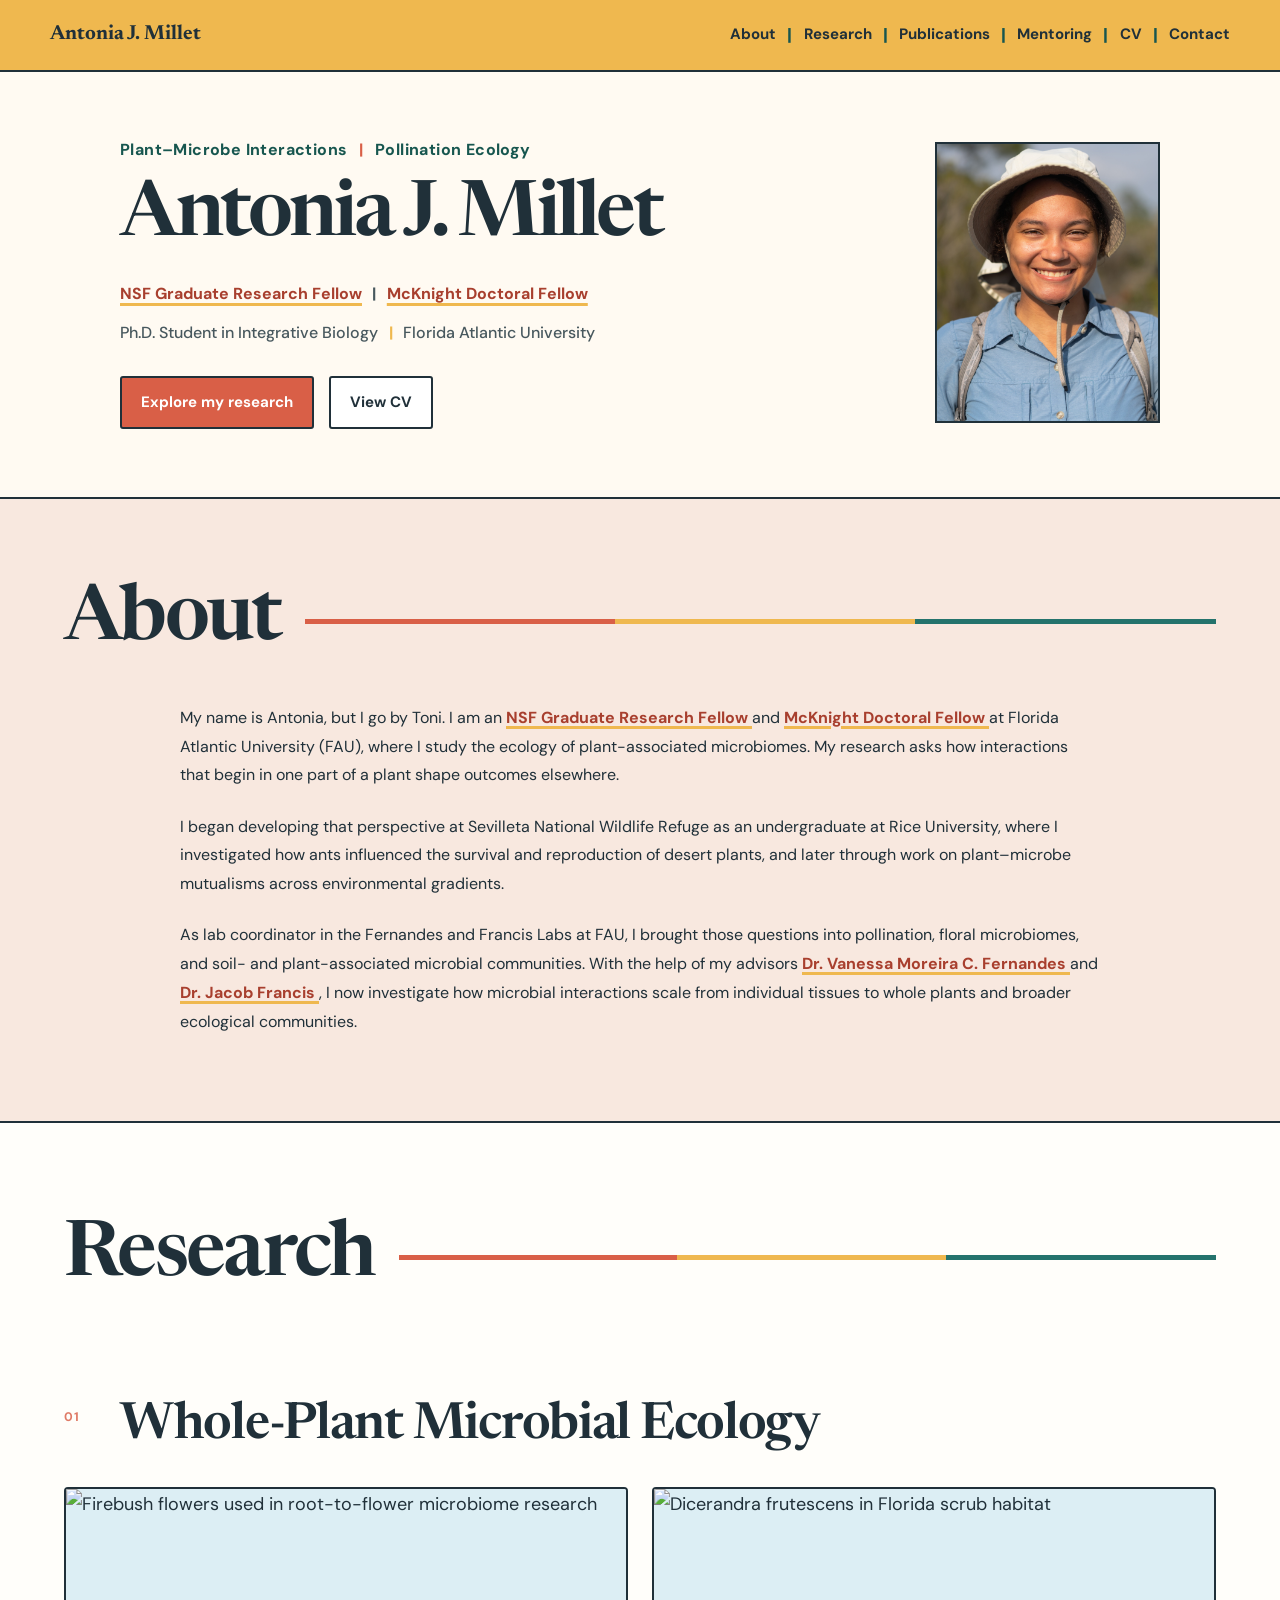
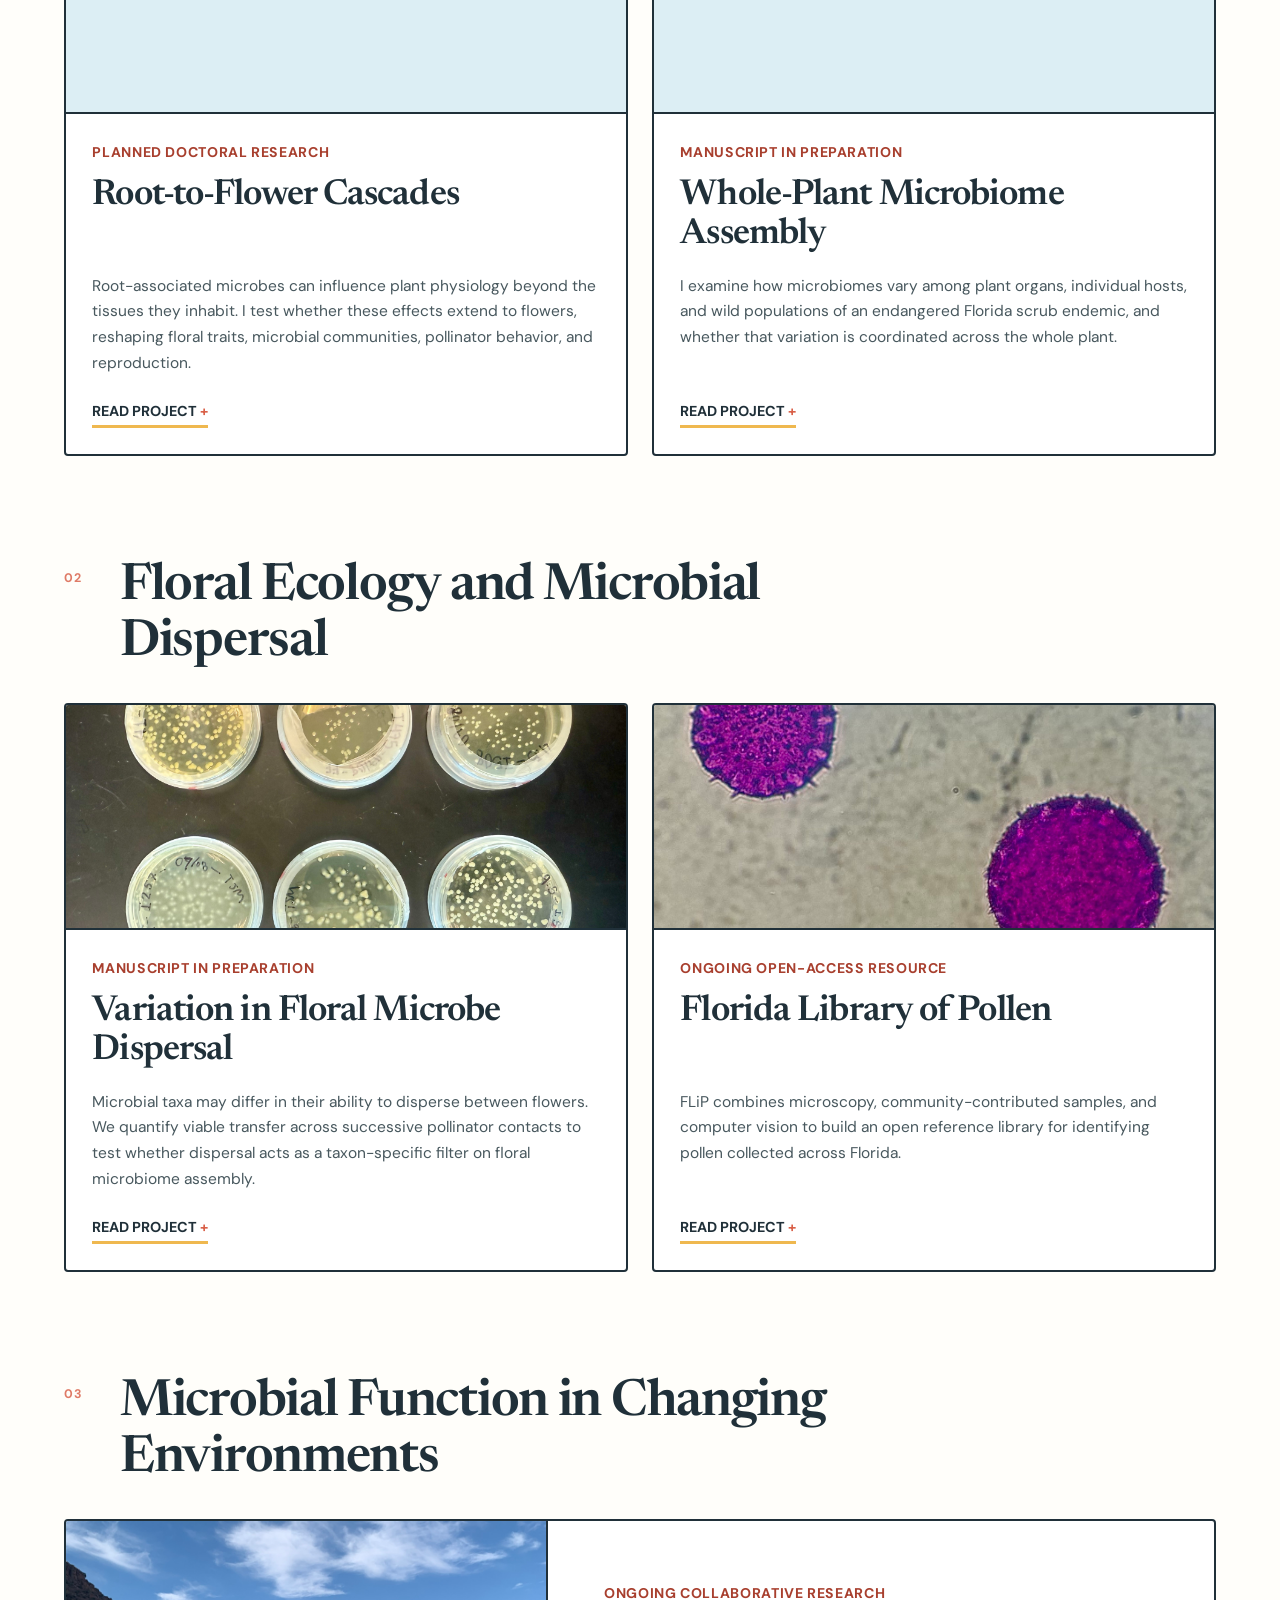
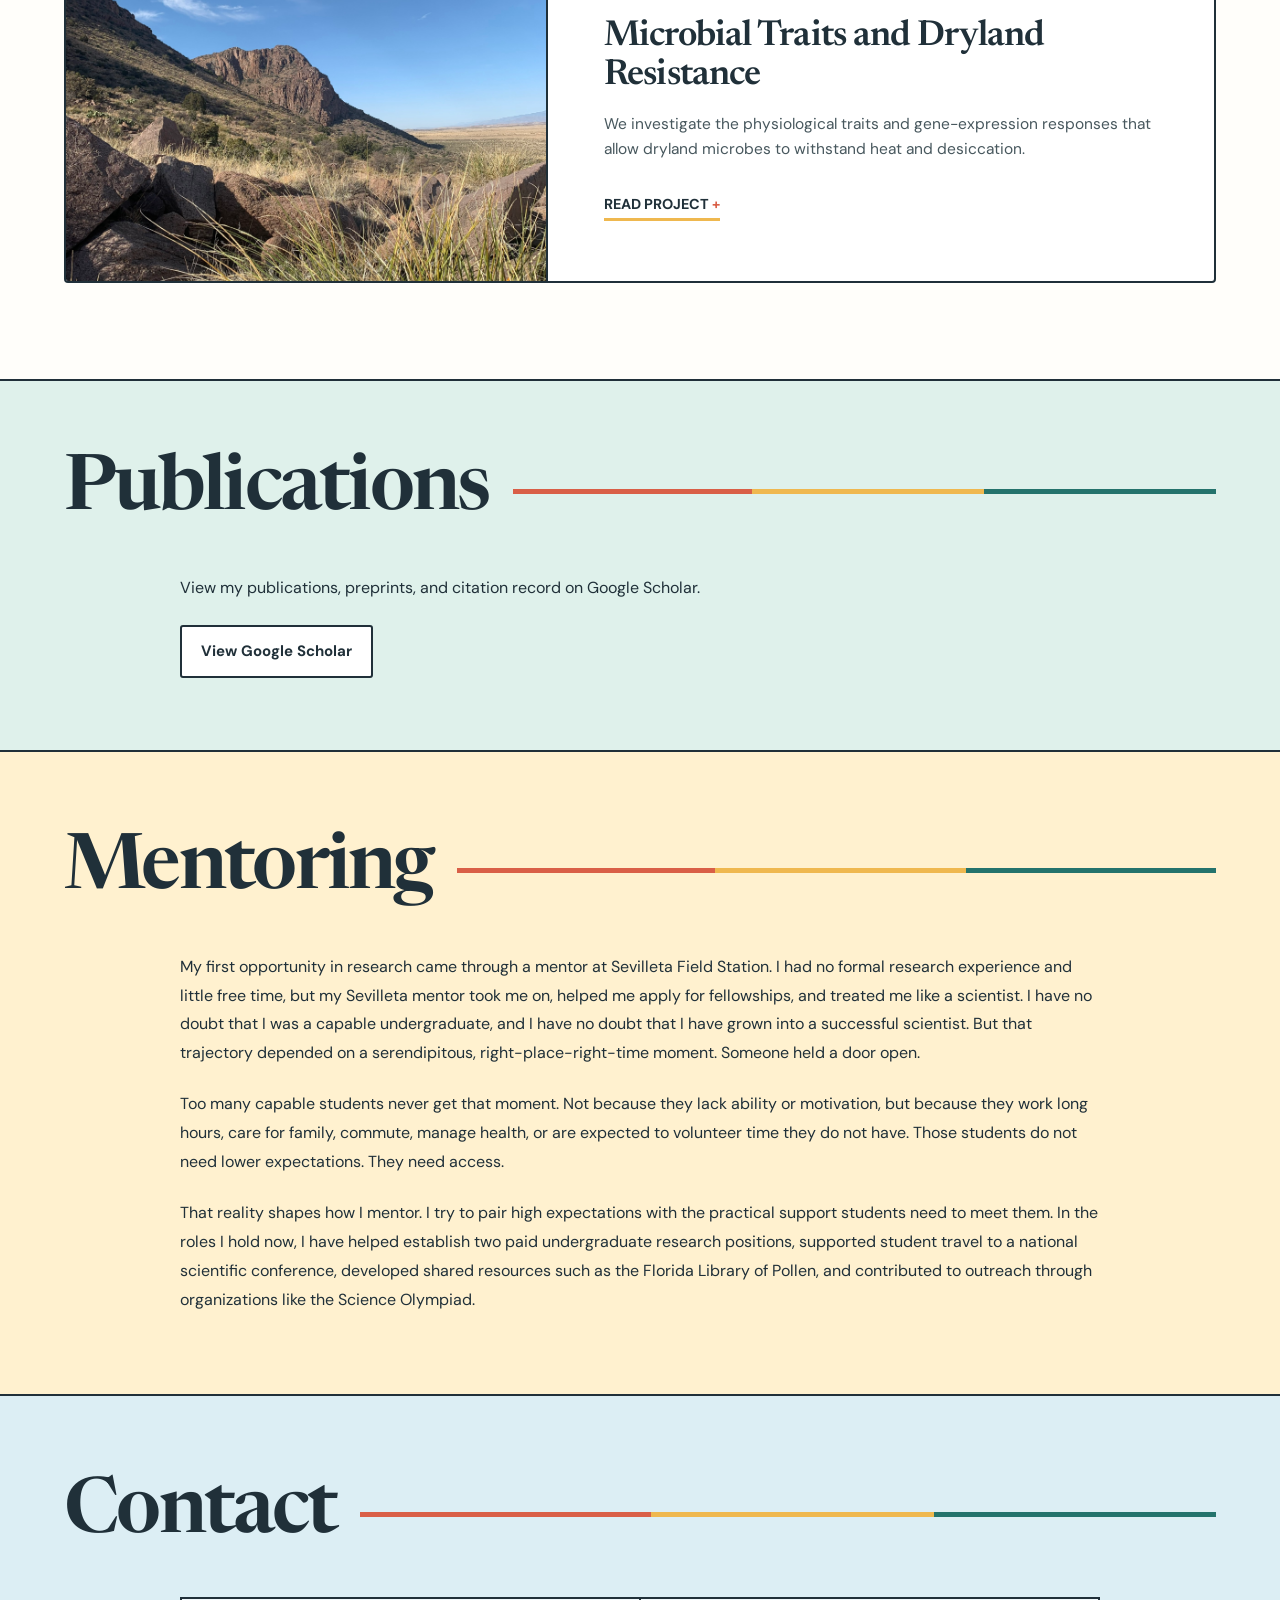
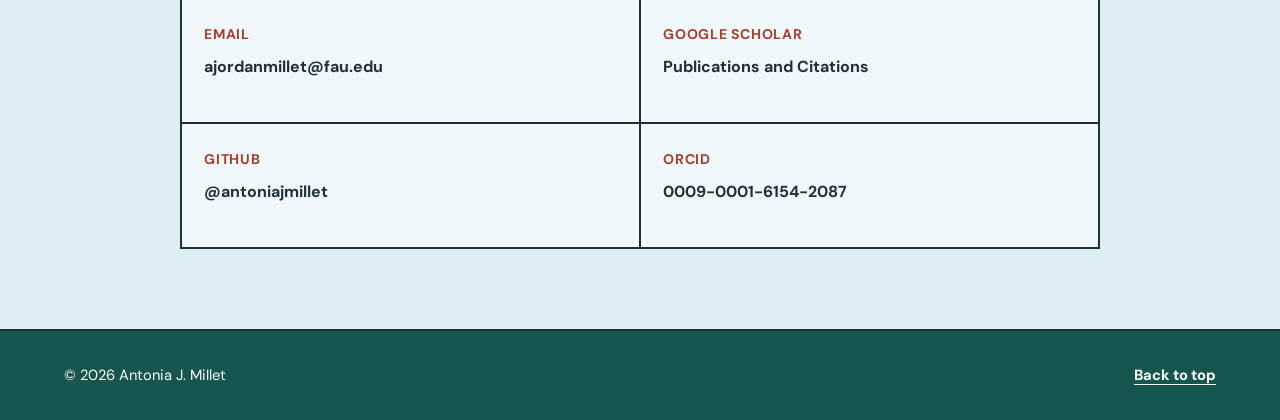
==== commit 9b7e4932: "Refine website title and metadata" ====
--- a/index.html
+++ b/index.html
@@ -18,7 +18,7 @@
     content="I5xub6OEefj10f1s_MuWulyBxI3-2F2Q8T6CsBY9DDE"
   >
 
-  <title>Antonia J. Millet | Plant–Microbe Ecology</title>
+  <title>Antonia J. Millet | Ph.D. Student | Plant–Microbe Interactions </title>
 
   <link rel="preconnect" href="https://fonts.googleapis.com">
   <link rel="preconnect" href="https://fonts.gstatic.com" crossorigin>
@@ -70,7 +70,7 @@
     <section id="home" class="hero">
       <div class="hero-copy">
         <p class="hero-fields">
-          Plant–Microbe Ecology
+          Plant–Microbe Interactions
           <span aria-hidden="true">|</span>
           Pollination Ecology
         </p>
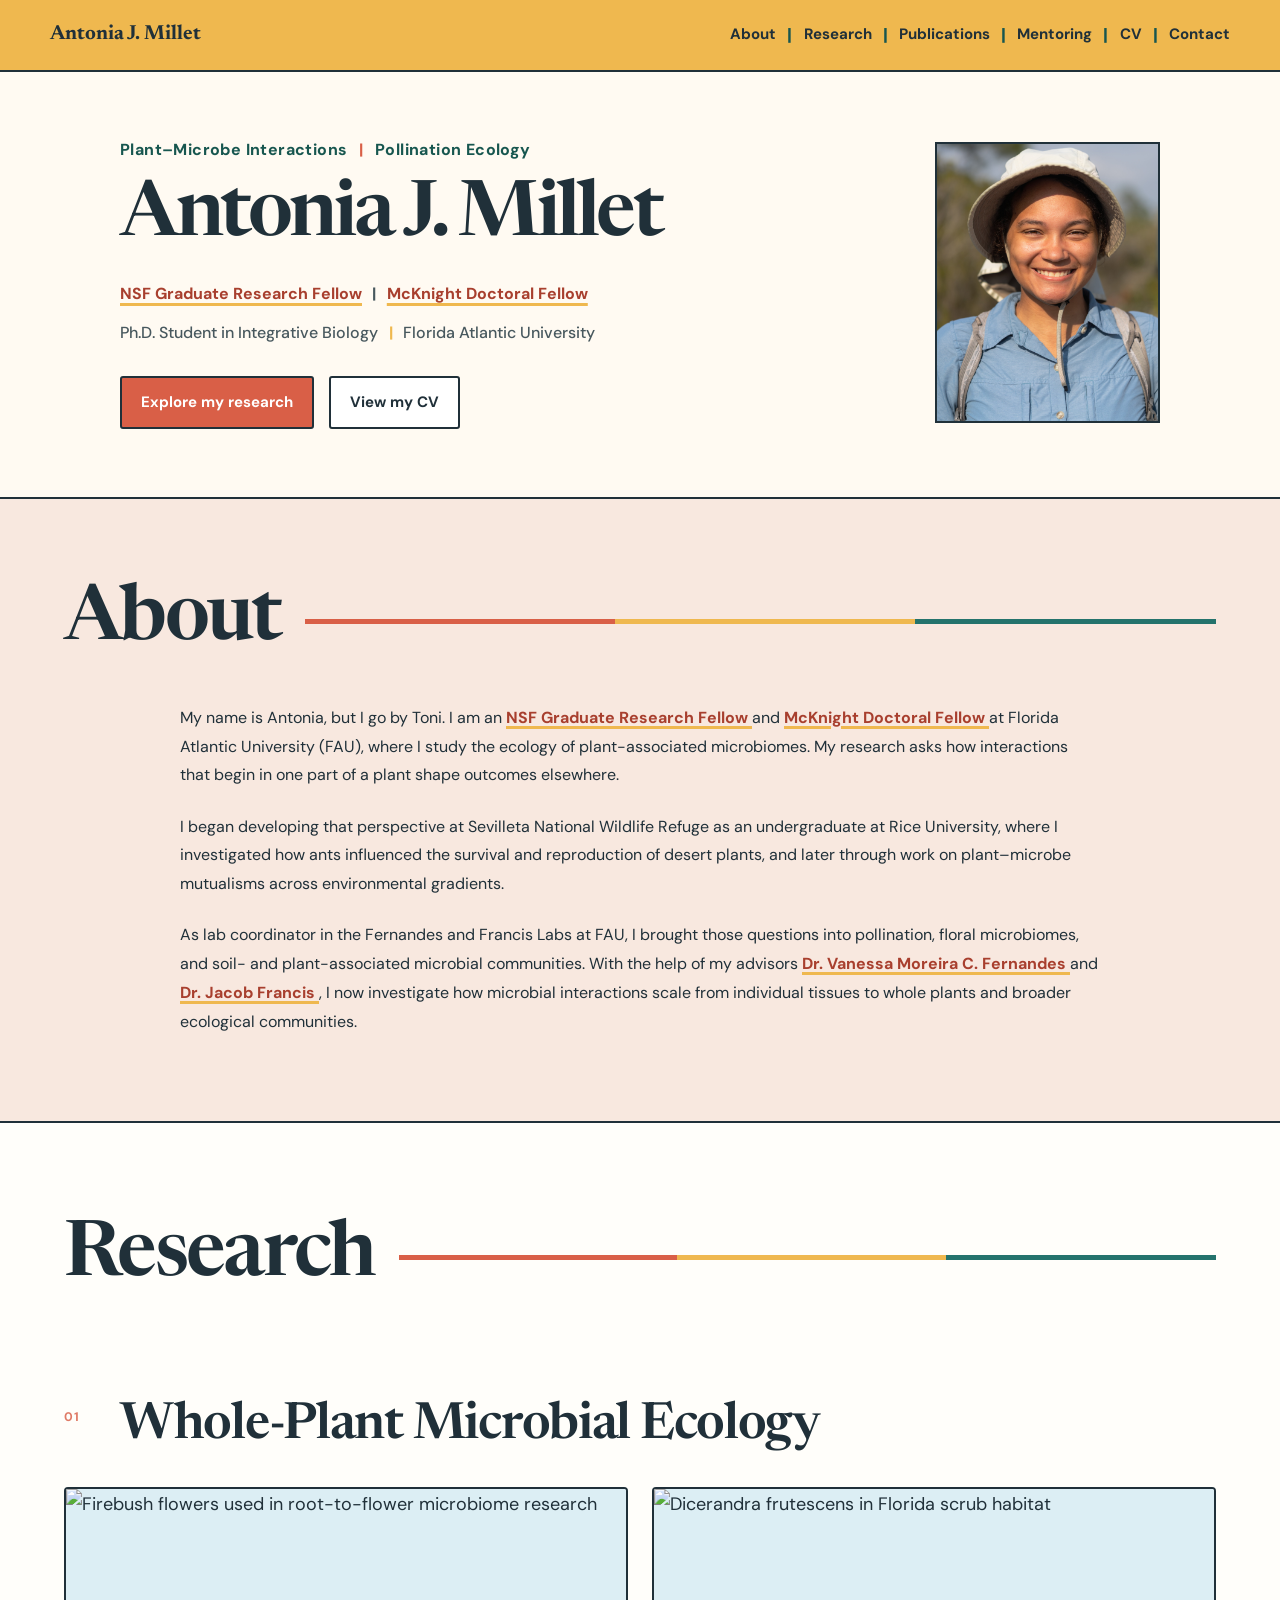
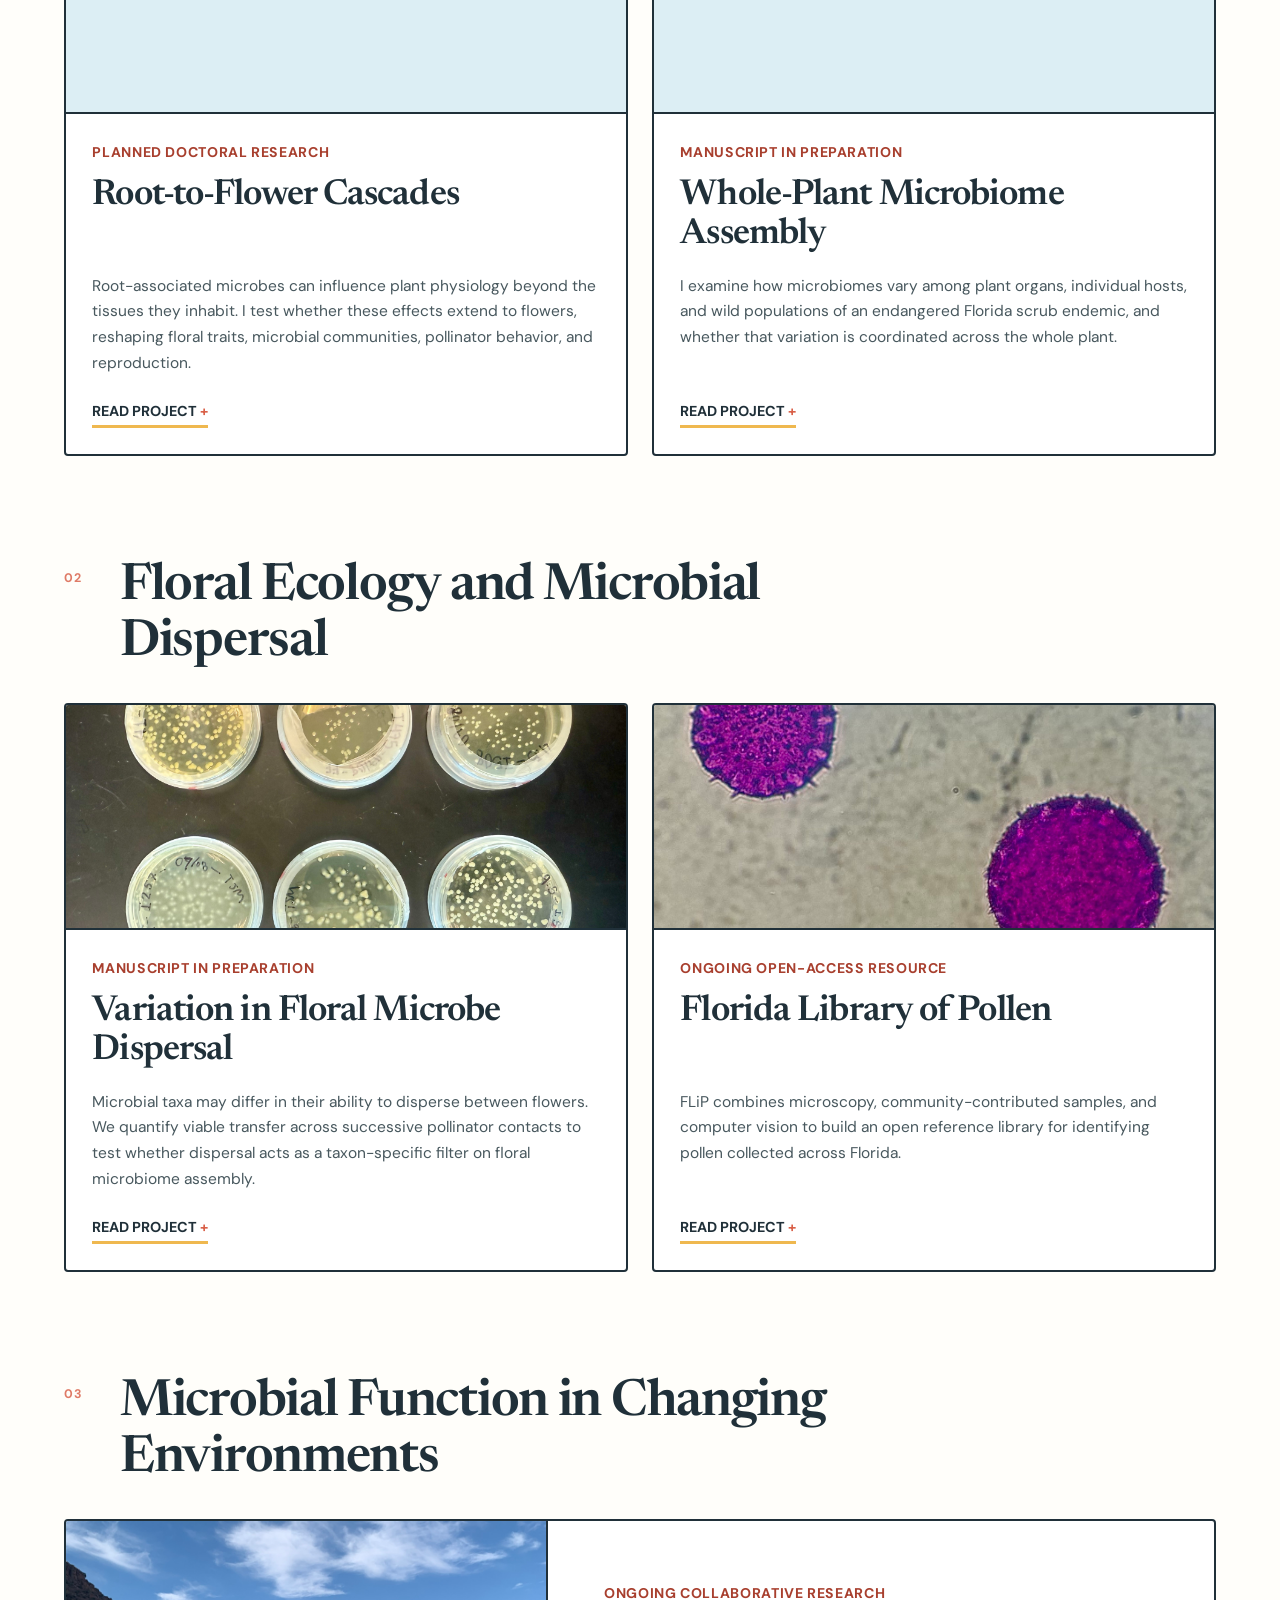
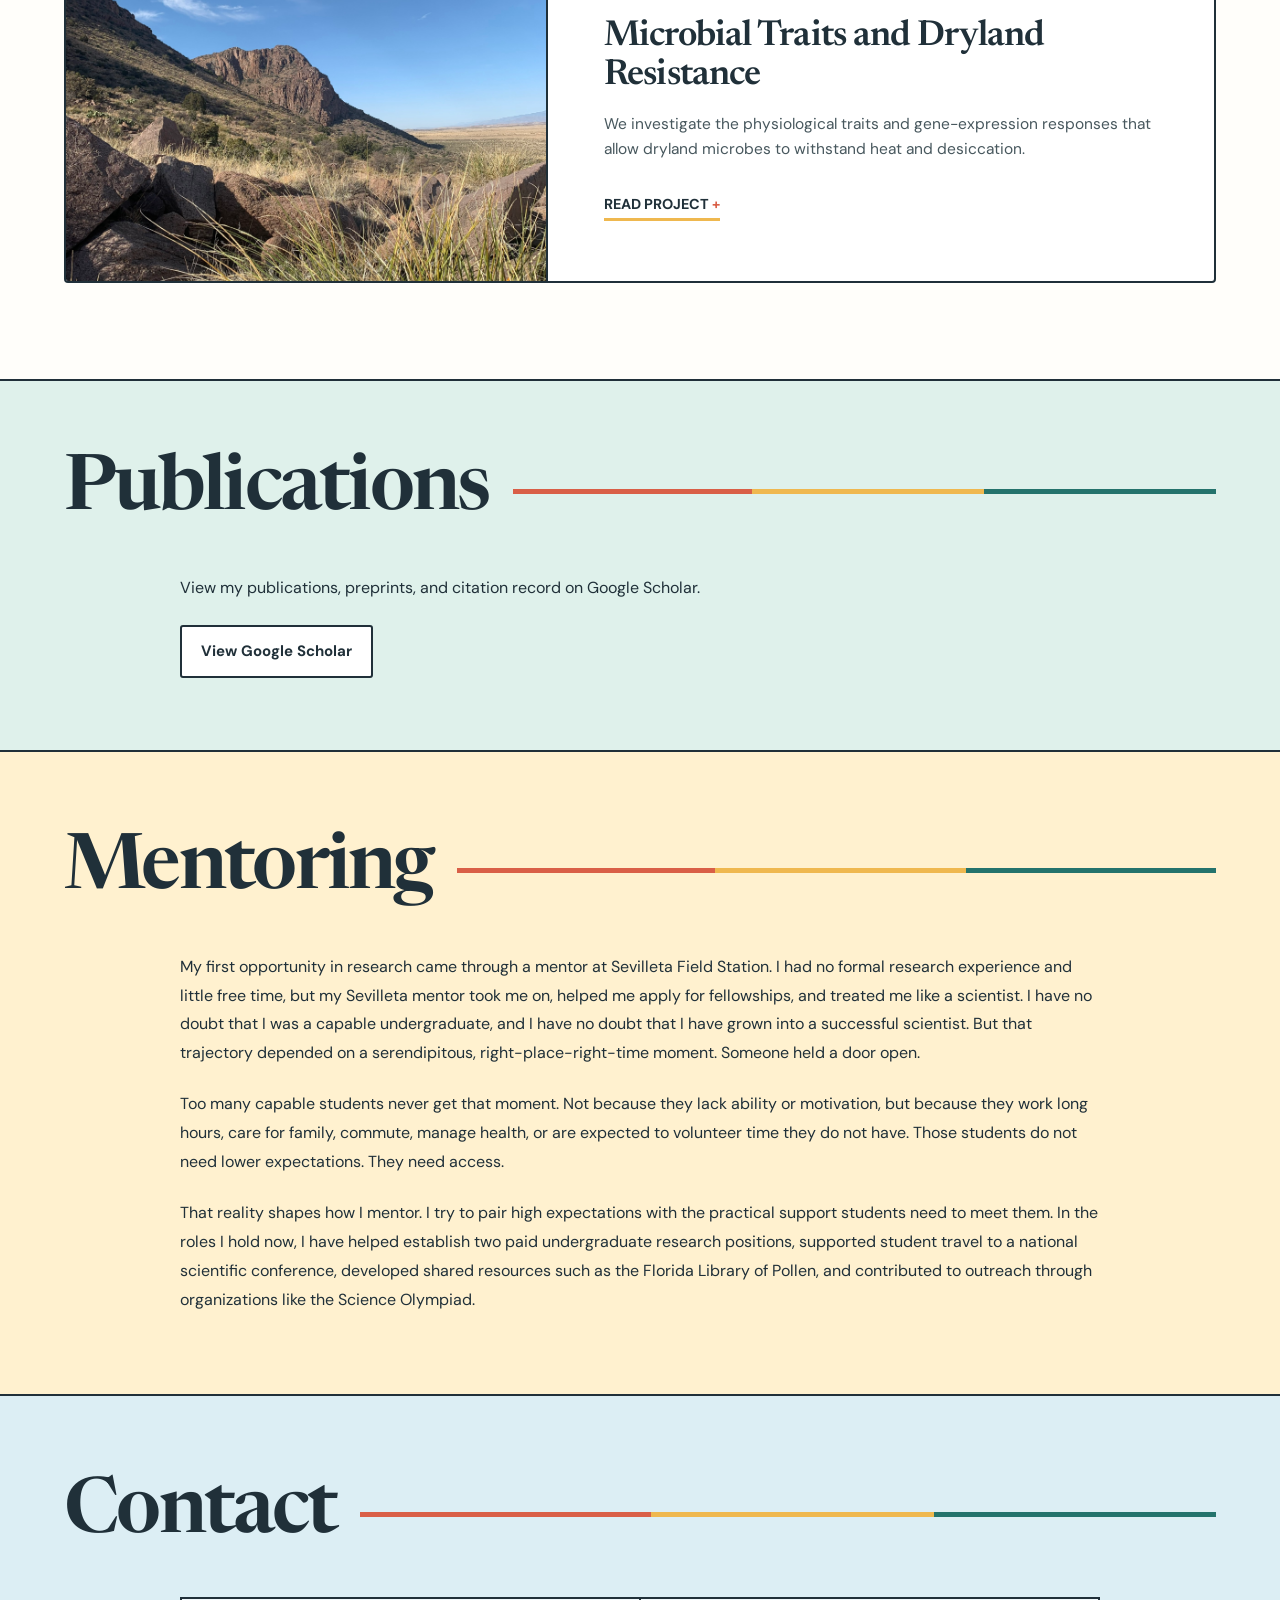
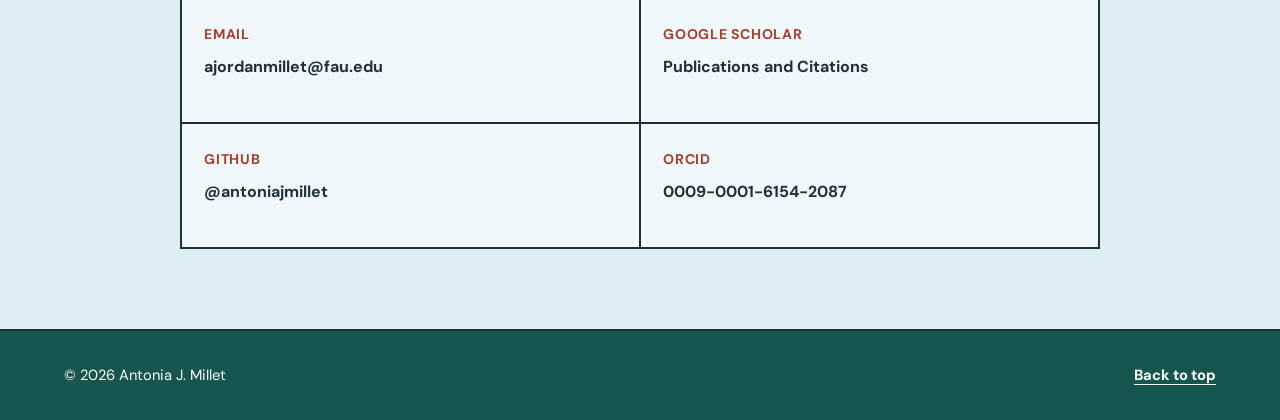
==== commit 79a1f429: "Update website title and search description" ====
--- a/index.html
+++ b/index.html
@@ -10,7 +10,7 @@
 
   <meta
     name="description"
-    content="Antonia J. Millet studies plant-associated microbiomes, whole-plant microbial ecology, pollination ecology, and microbial function."
+    content="Antonia (Toni) J. Millet is an NSF Graduate Research Fellow, McKnight Doctoral Fellow, and Ph.D. student in Integrative Biology at Florida Atlantic University studying plant-associated microbiomes and pollination ecology."
   >
 
   <meta
@@ -18,7 +18,12 @@
     content="I5xub6OEefj10f1s_MuWulyBxI3-2F2Q8T6CsBY9DDE"
   >
 
-  <title>Antonia J. Millet | Ph.D. Student | Plant–Microbe Interactions </title>
+  <title>Antonia J. Millet | Ph.D. Student | Plant–Microbe Interactions</title>
+
+  <link
+    rel="canonical"
+    href="https://antoniajmillet.github.io/"
+  >
 
   <link rel="preconnect" href="https://fonts.googleapis.com">
   <link rel="preconnect" href="https://fonts.gstatic.com" crossorigin>
@@ -27,6 +32,33 @@
     href="https://fonts.googleapis.com/css2?family=DM+Sans:wght@400;500;600;700&family=Newsreader:opsz,wght@6..72,500;6..72,600;6..72,700&display=swap"
     rel="stylesheet"
   >
+
+  <script type="application/ld+json">
+  {
+    "@context": "https://schema.org",
+    "@type": "ProfilePage",
+    "mainEntity": {
+      "@type": "Person",
+      "@id": "https://antoniajmillet.github.io/#person",
+      "name": "Antonia J. Millet",
+      "alternateName": [
+        "Toni Millet",
+        "Toni Jordan-Millet",
+        "Antonia Jordan-Millet"
+      ],
+      "url": "https://antoniajmillet.github.io/",
+      "sameAs": [
+        "https://scholar.google.com/citations?user=BWyu6AQAAAAJ&hl=en",
+        "https://orcid.org/0009-0001-6154-2087",
+        "https://github.com/antoniajmillet"
+      ],
+      "affiliation": {
+        "@type": "CollegeOrUniversity",
+        "name": "Florida Atlantic University"
+      }
+    }
+  }
+  </script>
 
   <link rel="stylesheet" href="styles.css">
   <script src="script.js" defer></script>
@@ -114,7 +146,7 @@
             target="_blank"
             rel="noopener noreferrer"
           >
-            View CV
+            View my CV
           </a>
         </div>
       </div>
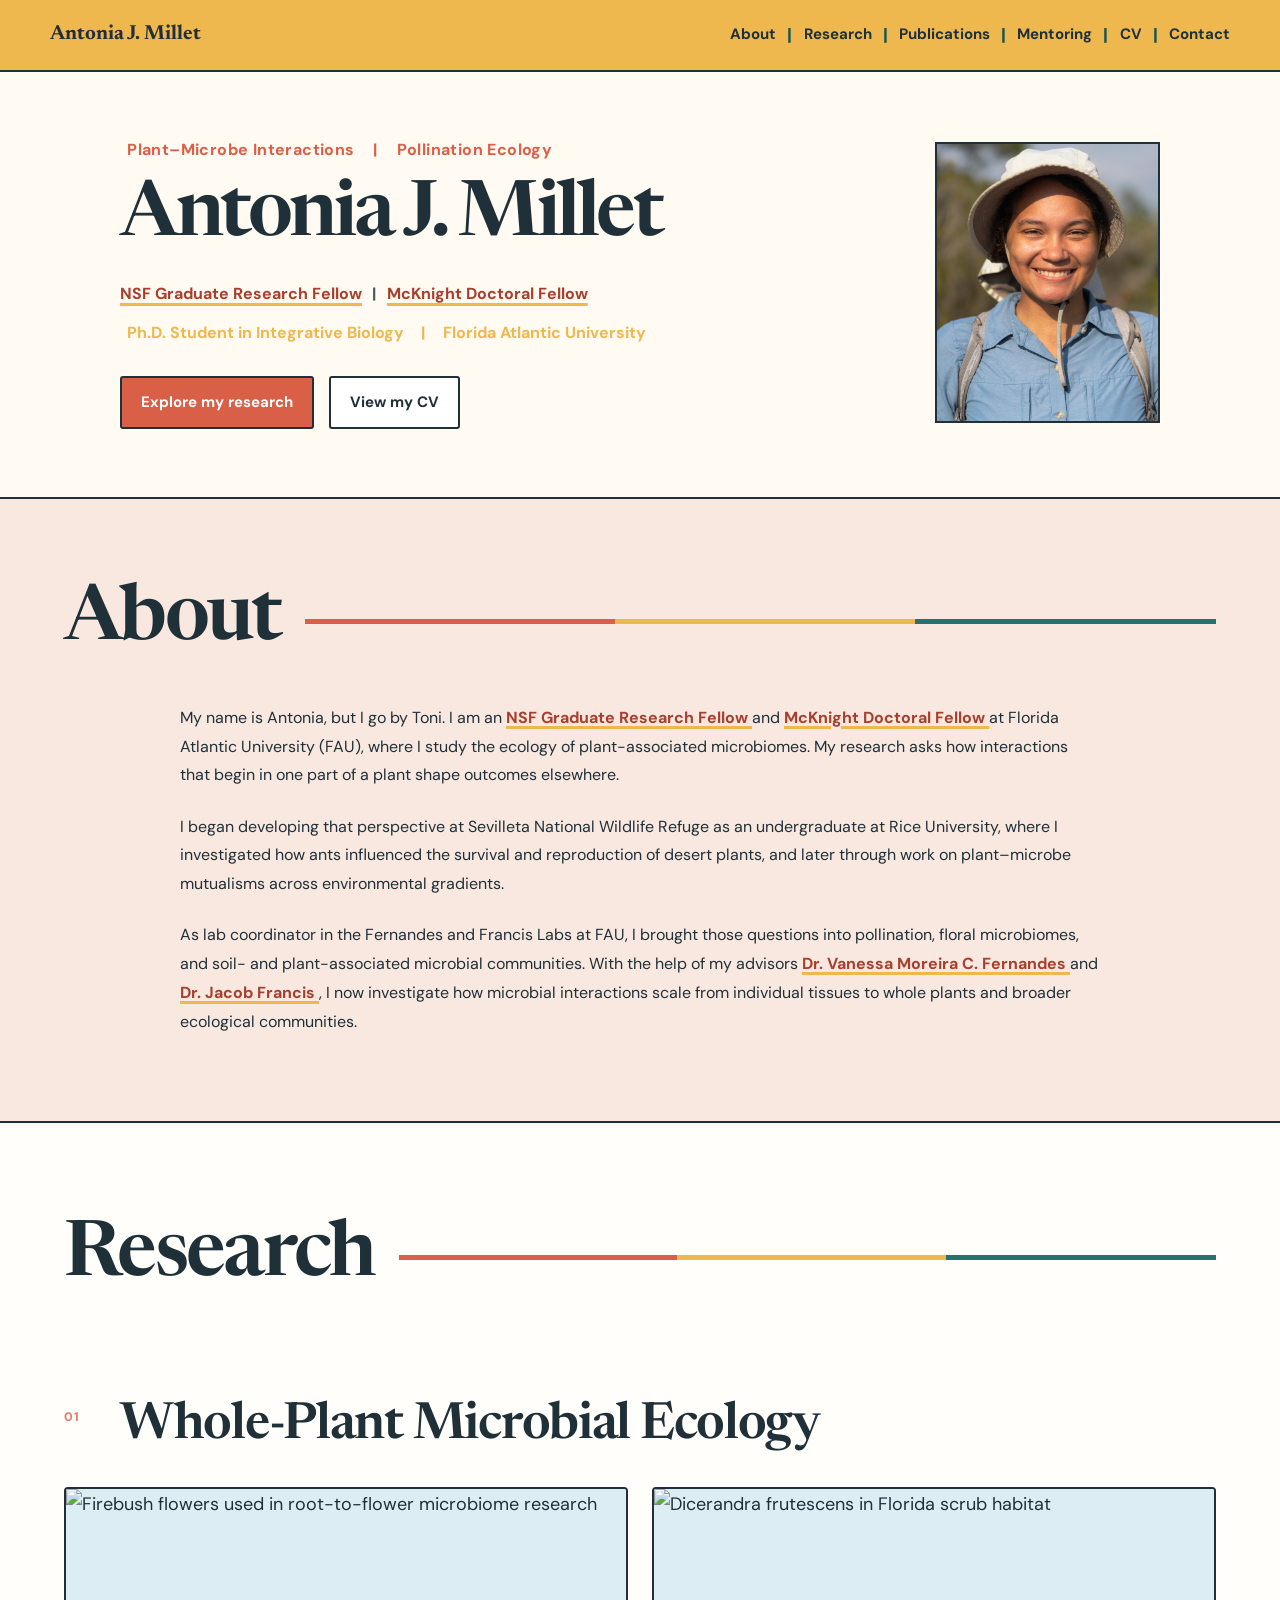
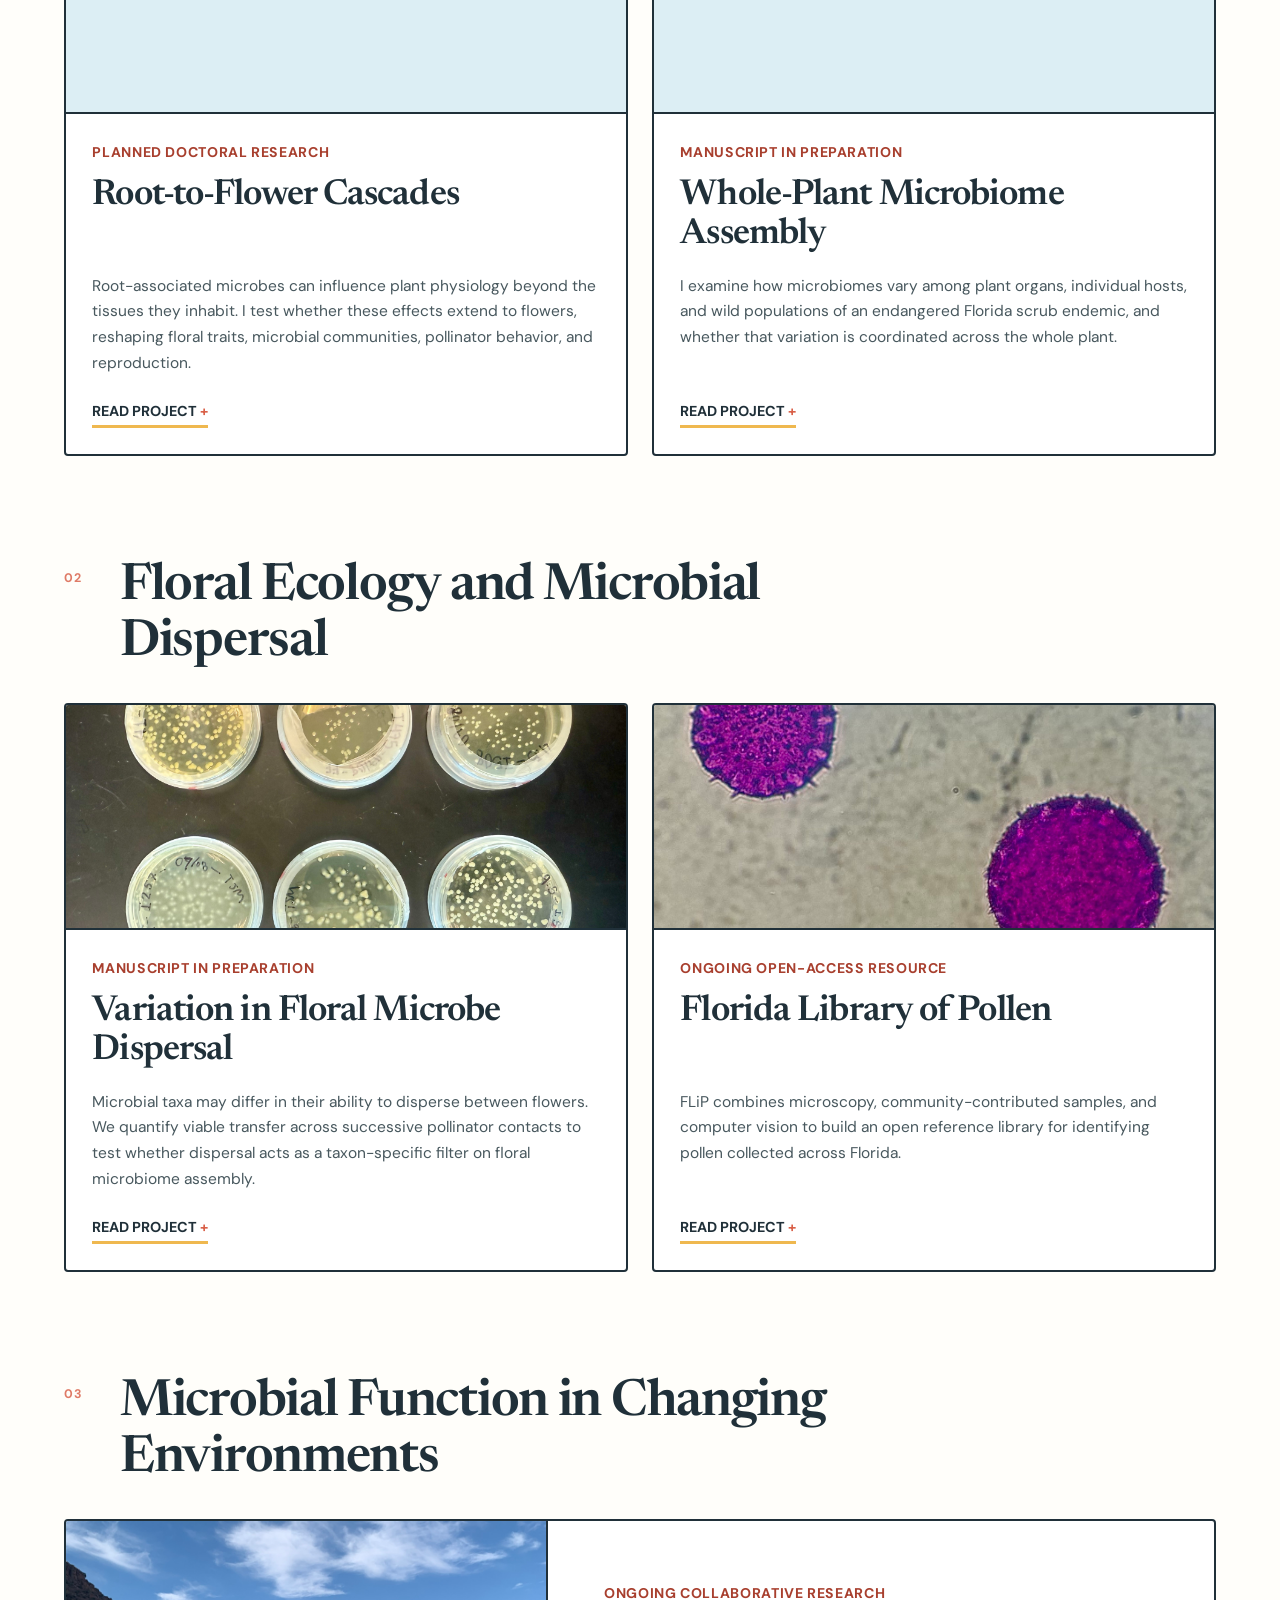
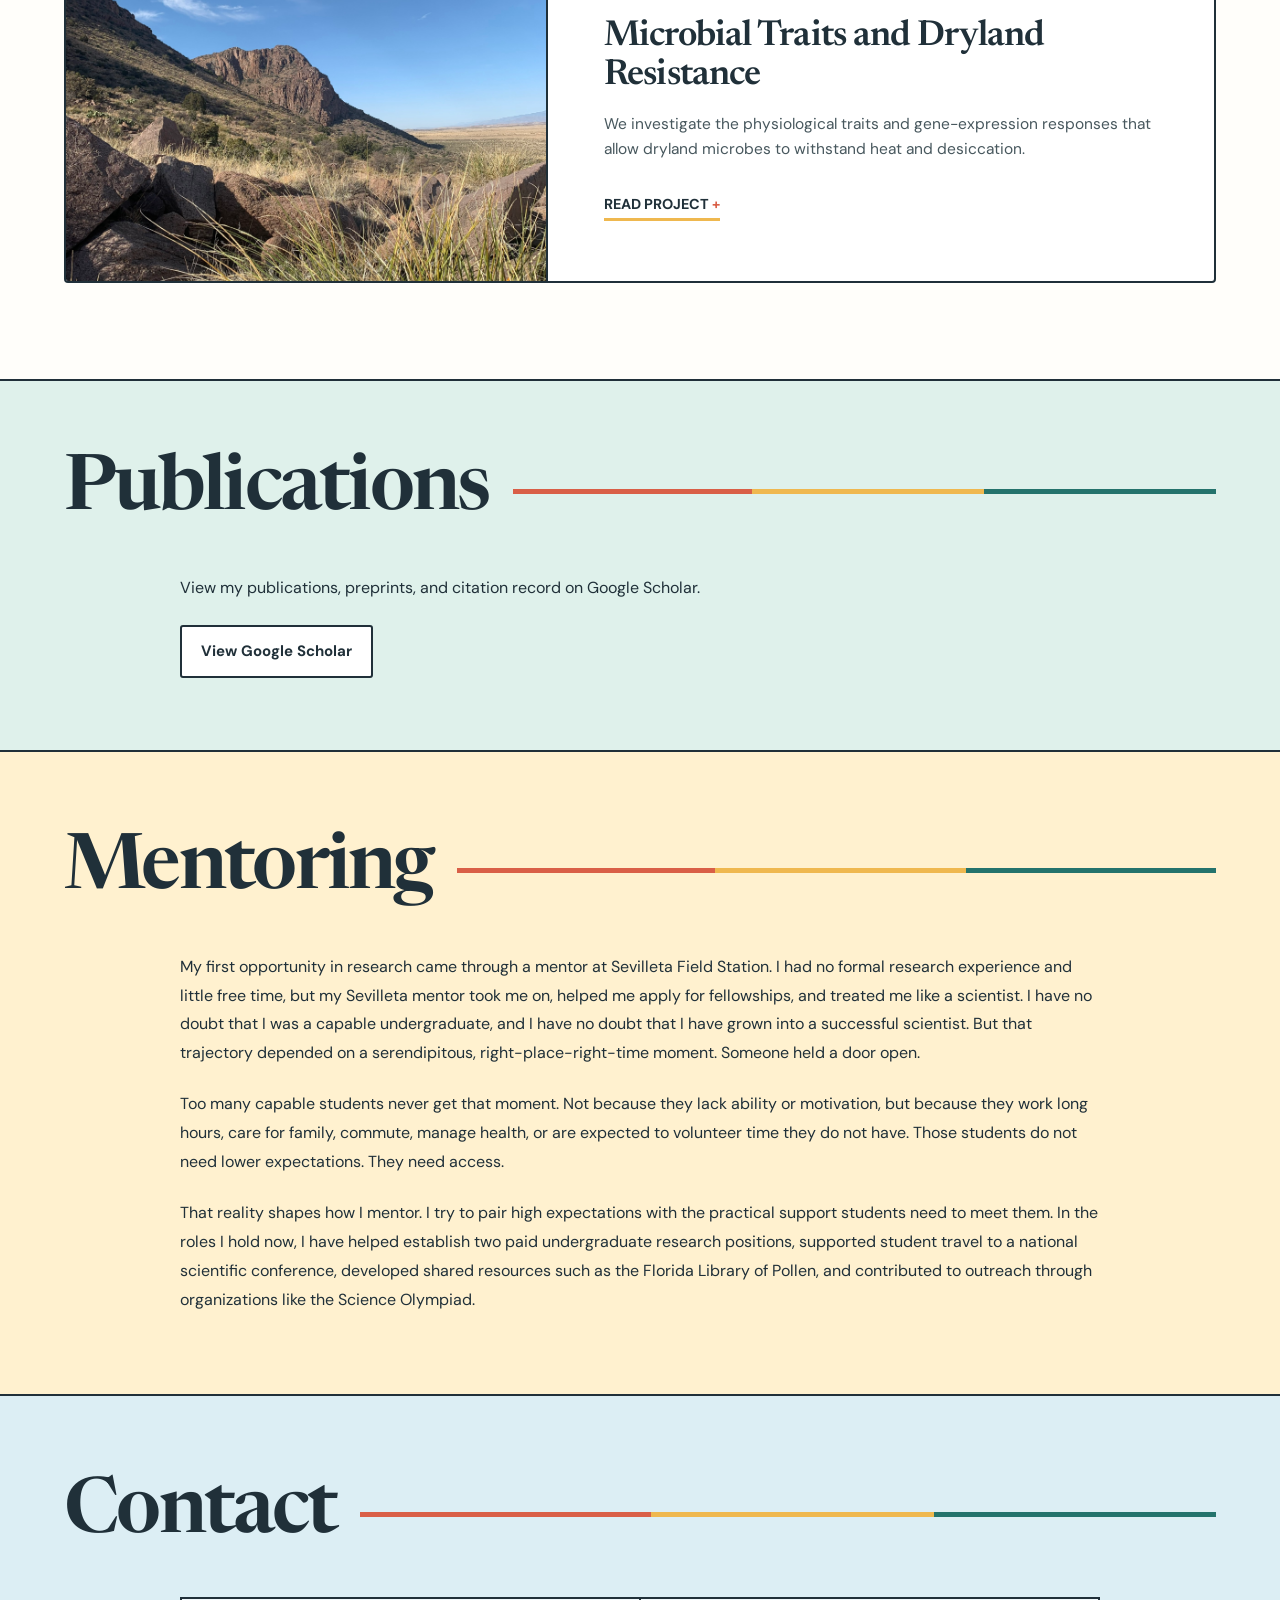
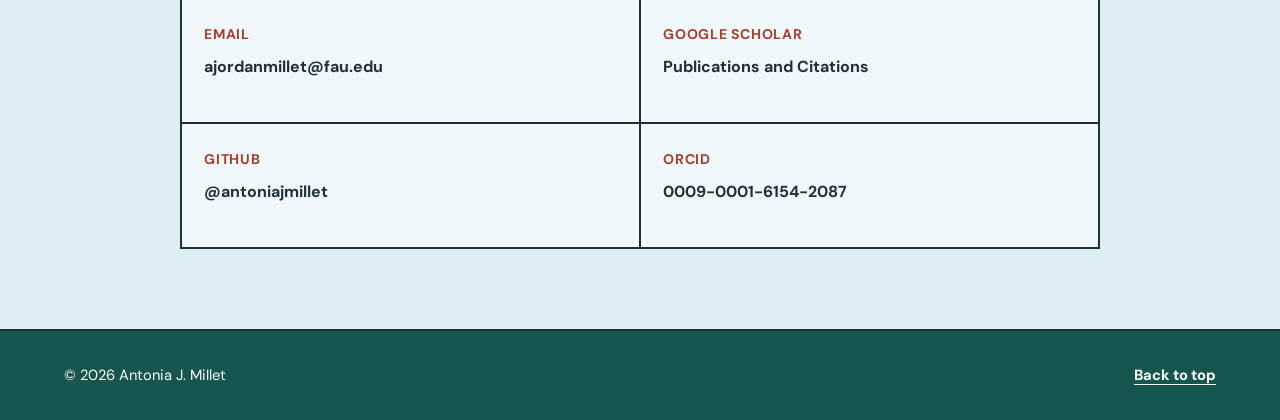
==== commit 605738e7: "Improve mobile header and hero layout" ====
--- a/index.html
+++ b/index.html
@@ -101,13 +101,24 @@
   <main>
     <section id="home" class="hero">
       <div class="hero-copy">
+        <h1>Antonia J. Millet</h1>
+
         <p class="hero-fields">
-          Plant–Microbe Interactions
-          <span aria-hidden="true">|</span>
-          Pollination Ecology
+          <span class="hero-field">
+            Plant–Microbe Interactions
+          </span>
+
+          <span
+            class="hero-divider"
+            aria-hidden="true"
+          >
+            |
+          </span>
+
+          <span class="hero-field">
+            Pollination Ecology
+          </span>
         </p>
-
-        <h1>Antonia J. Millet</h1>
 
         <div class="fellowship-line">
           <a
@@ -118,7 +129,12 @@
             NSF Graduate Research Fellow
           </a>
 
-          <span aria-hidden="true">|</span>
+          <span
+            class="hero-divider"
+            aria-hidden="true"
+          >
+            |
+          </span>
 
           <a
             href="https://www.fefonline.org/mdf.html"
@@ -130,25 +146,21 @@
         </div>
 
         <p class="hero-position">
-          Ph.D. Student in Integrative Biology
-          <span aria-hidden="true">|</span>
-          Florida Atlantic University
+          <span class="position-item">
+            Ph.D. Student in Integrative Biology
+          </span>
+
+          <span
+            class="hero-divider"
+            aria-hidden="true"
+          >
+            |
+          </span>
+
+          <span class="position-item">
+            Florida Atlantic University
+          </span>
         </p>
-
-        <div class="hero-links">
-          <a class="button button-primary" href="#research">
-            Explore my research
-          </a>
-
-          <a
-            class="button button-secondary"
-            href="assets/documents/ajm_cv.pdf"
-            target="_blank"
-            rel="noopener noreferrer"
-          >
-            View my CV
-          </a>
-        </div>
       </div>
 
       <div class="hero-image-frame">
@@ -156,6 +168,24 @@
           src="assets/images/about.jpeg"
           alt="Antonia J. Millet"
         >
+      </div>
+
+      <div class="hero-links">
+        <a
+          class="button button-primary"
+          href="#research"
+        >
+          Explore my research
+        </a>
+
+        <a
+          class="button button-secondary"
+          href="assets/documents/ajm_cv.pdf"
+          target="_blank"
+          rel="noopener noreferrer"
+        >
+          View my CV
+        </a>
       </div>
     </section>
 
--- a/styles.css
+++ b/styles.css
@@ -916,4 +916,219 @@
     flex-direction: column;
     gap: 0.7rem;
   }
-}+}
+
+/* === MOBILE HEADER AND HERO UPDATE === */
+
+/*
+  The hero buttons are separate from hero-copy so the portrait can appear
+  between the text and buttons on mobile while preserving the desktop layout.
+*/
+
+.hero {
+  grid-template-areas:
+    "copy image"
+    "links image";
+  row-gap: 1.85rem;
+}
+
+.hero-copy {
+  display: flex;
+  grid-area: copy;
+  flex-direction: column;
+}
+
+.hero-copy h1 {
+  order: 2;
+}
+
+.hero-fields {
+  order: 1;
+}
+
+.fellowship-line {
+  order: 3;
+}
+
+.hero-position {
+  order: 4;
+}
+
+.hero-links {
+  grid-area: links;
+  margin-top: 0;
+}
+
+.hero-image-frame {
+  grid-area: image;
+}
+
+.hero-fields .hero-divider {
+  padding: 0 0.45rem;
+  color: var(--coral);
+}
+
+.fellowship-line .hero-divider {
+  color: var(--ink-soft);
+}
+
+.hero-position .hero-divider {
+  padding: 0 0.42rem;
+  color: var(--marigold);
+  font-weight: 700;
+}
+
+@media (max-width: 1000px) {
+  .hero {
+    row-gap: 1.65rem;
+  }
+}
+
+@media (max-width: 780px) {
+  .hero {
+    row-gap: 1.5rem;
+  }
+}
+
+@media (max-width: 600px) {
+  html,
+  body {
+    max-width: 100%;
+    overflow-x: hidden;
+  }
+
+  body {
+    font-size: 17px;
+  }
+
+  .site-header {
+    position: relative;
+  }
+
+  .header-inner {
+    width: calc(100% - 2rem);
+    min-height: 0;
+    flex-direction: column;
+    align-items: flex-start;
+    justify-content: center;
+    gap: 0.35rem;
+    padding: 0.75rem 0 0.85rem;
+  }
+
+  .site-name {
+    margin: 0;
+    font-size: 1.12rem;
+    line-height: 1.2;
+  }
+
+  .site-navigation {
+    width: 100%;
+    flex-wrap: wrap;
+    justify-content: flex-start;
+    overflow: visible;
+    row-gap: 0.1rem;
+    white-space: normal;
+  }
+
+  .site-navigation a {
+    font-size: 0.78rem;
+    line-height: 1.5;
+  }
+
+  .nav-separator {
+    margin: 0 0.28rem;
+    font-size: 0.78rem;
+  }
+
+  .hero {
+    grid-template-columns: 1fr;
+    grid-template-areas:
+      "copy"
+      "image"
+      "links";
+    width: calc(100% - 2rem);
+    column-gap: 0;
+    row-gap: 1.8rem;
+    padding-top: 2.75rem;
+    padding-bottom: 3.5rem;
+  }
+
+  .hero-copy {
+    align-items: flex-start;
+  }
+
+  .hero h1 {
+    order: 1;
+    margin: 0 0 1.5rem;
+    font-size: clamp(2.5rem, 11vw, 3.35rem);
+    line-height: 0.98;
+    white-space: normal;
+  }
+
+  .hero-fields {
+    display: grid;
+    order: 2;
+    gap: 0.2rem;
+    margin: 0 0 1.5rem;
+    font-size: 0.98rem;
+    line-height: 1.45;
+    white-space: normal;
+  }
+
+  .hero-field,
+  .position-item,
+  .fellowship-line a {
+    display: block;
+  }
+
+  .hero-copy .hero-divider {
+    display: none;
+  }
+
+  .fellowship-line {
+    display: grid;
+    order: 3;
+    align-items: start;
+    gap: 0.35rem;
+    margin: 0 0 1.4rem;
+    font-size: 0.93rem;
+    line-height: 1.45;
+    white-space: normal;
+  }
+
+  .hero-position {
+    display: grid;
+    order: 4;
+    gap: 0.2rem;
+    margin: 0;
+    font-size: 0.95rem;
+    line-height: 1.5;
+    white-space: normal;
+  }
+
+  .hero-image-frame {
+    grid-area: image;
+    grid-row: auto;
+    width: min(260px, 78vw);
+    justify-self: center;
+  }
+
+  .hero-links {
+    display: grid;
+    grid-area: links;
+    grid-template-columns: repeat(2, minmax(0, 1fr));
+    width: 100%;
+    gap: 0.65rem;
+    margin: 0;
+  }
+
+  .hero-links .button {
+    min-width: 0;
+    min-height: 56px;
+    padding: 0.65rem 0.45rem;
+    font-size: 0.78rem;
+    line-height: 1.25;
+    text-align: center;
+    white-space: normal;
+  }
+}
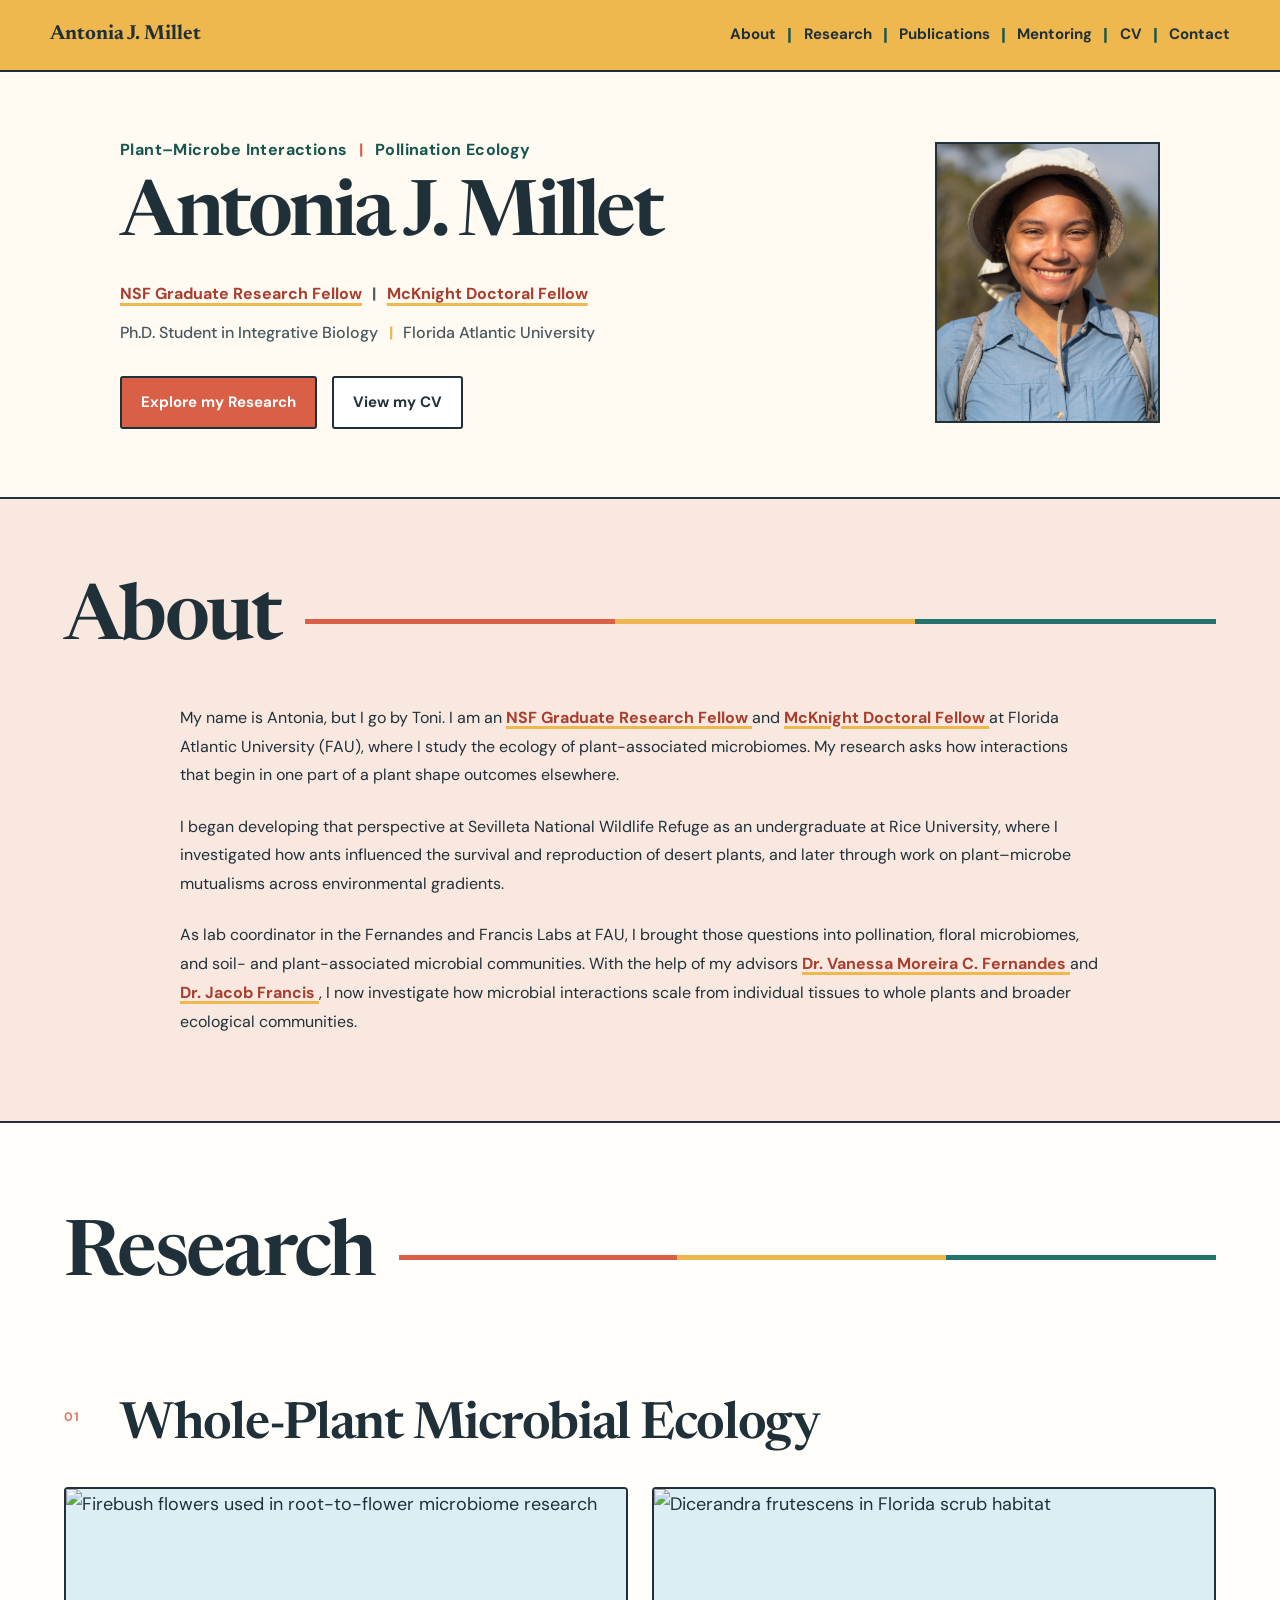
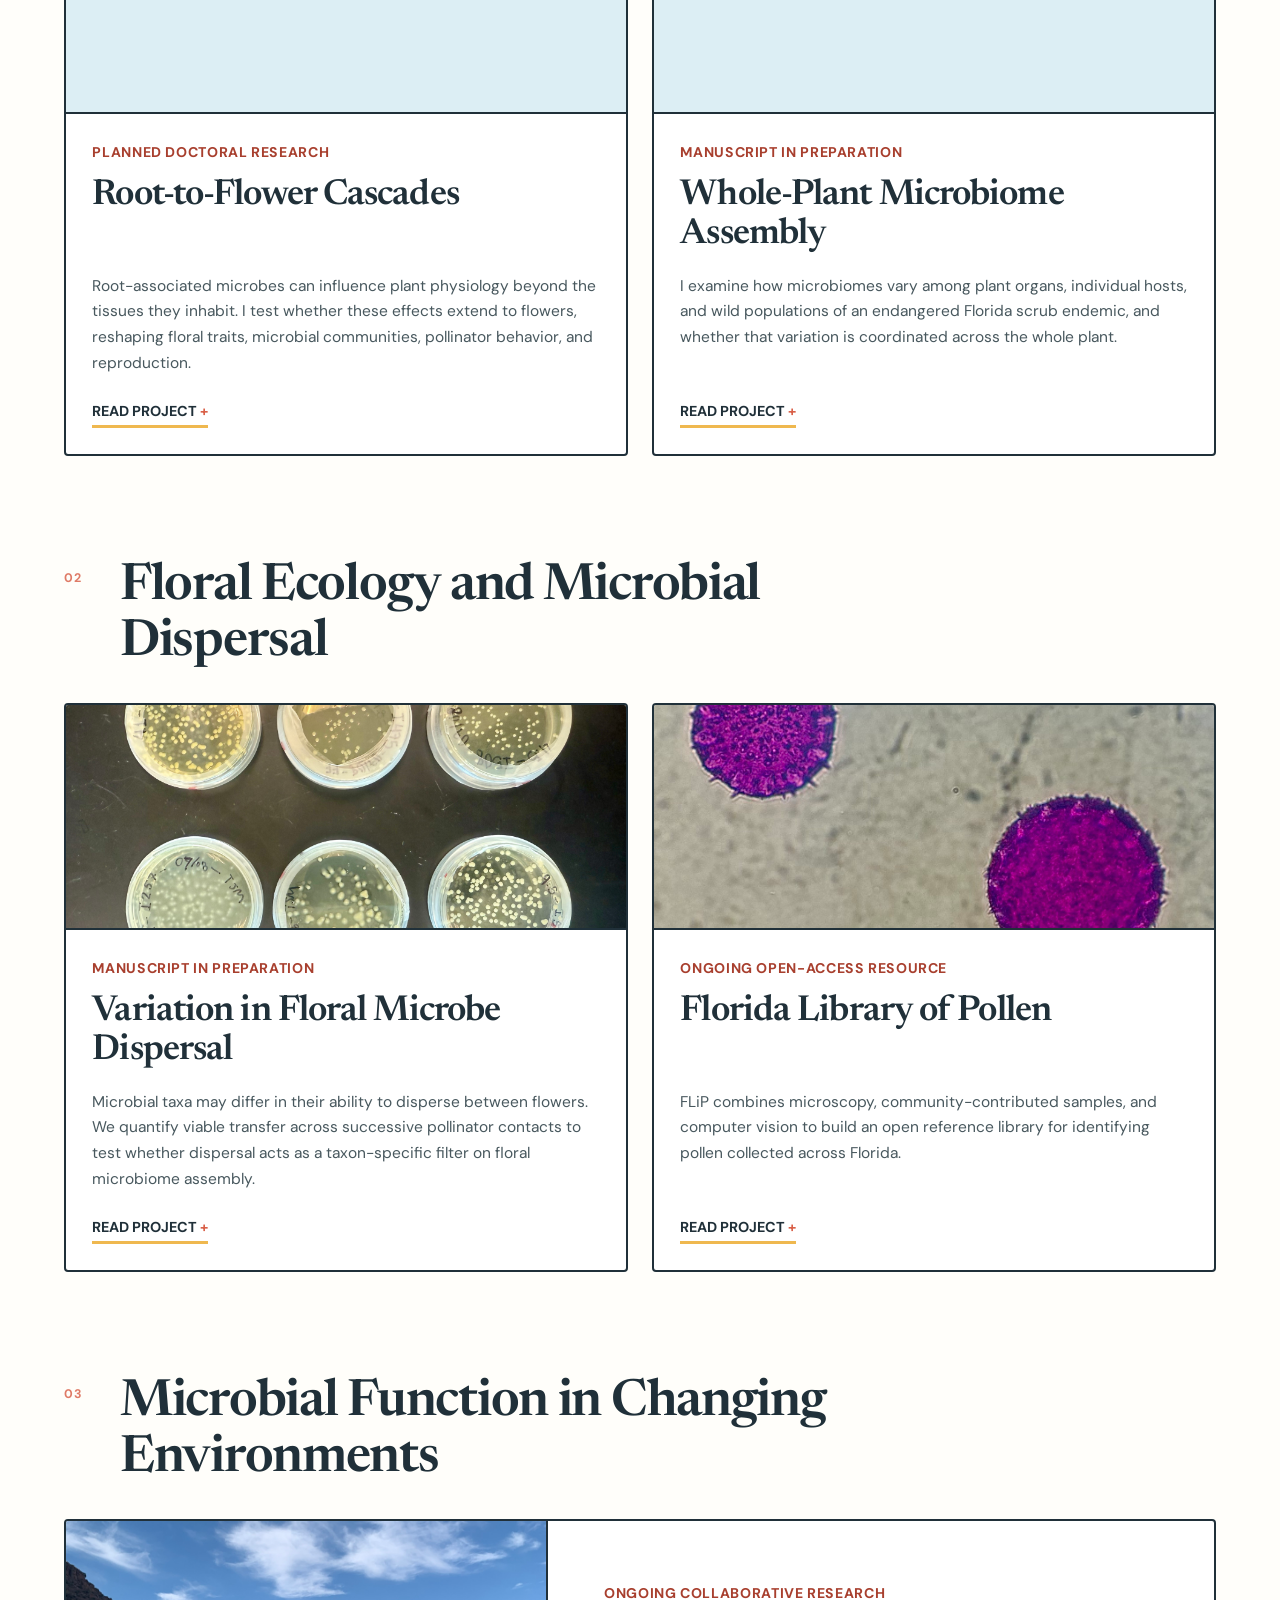
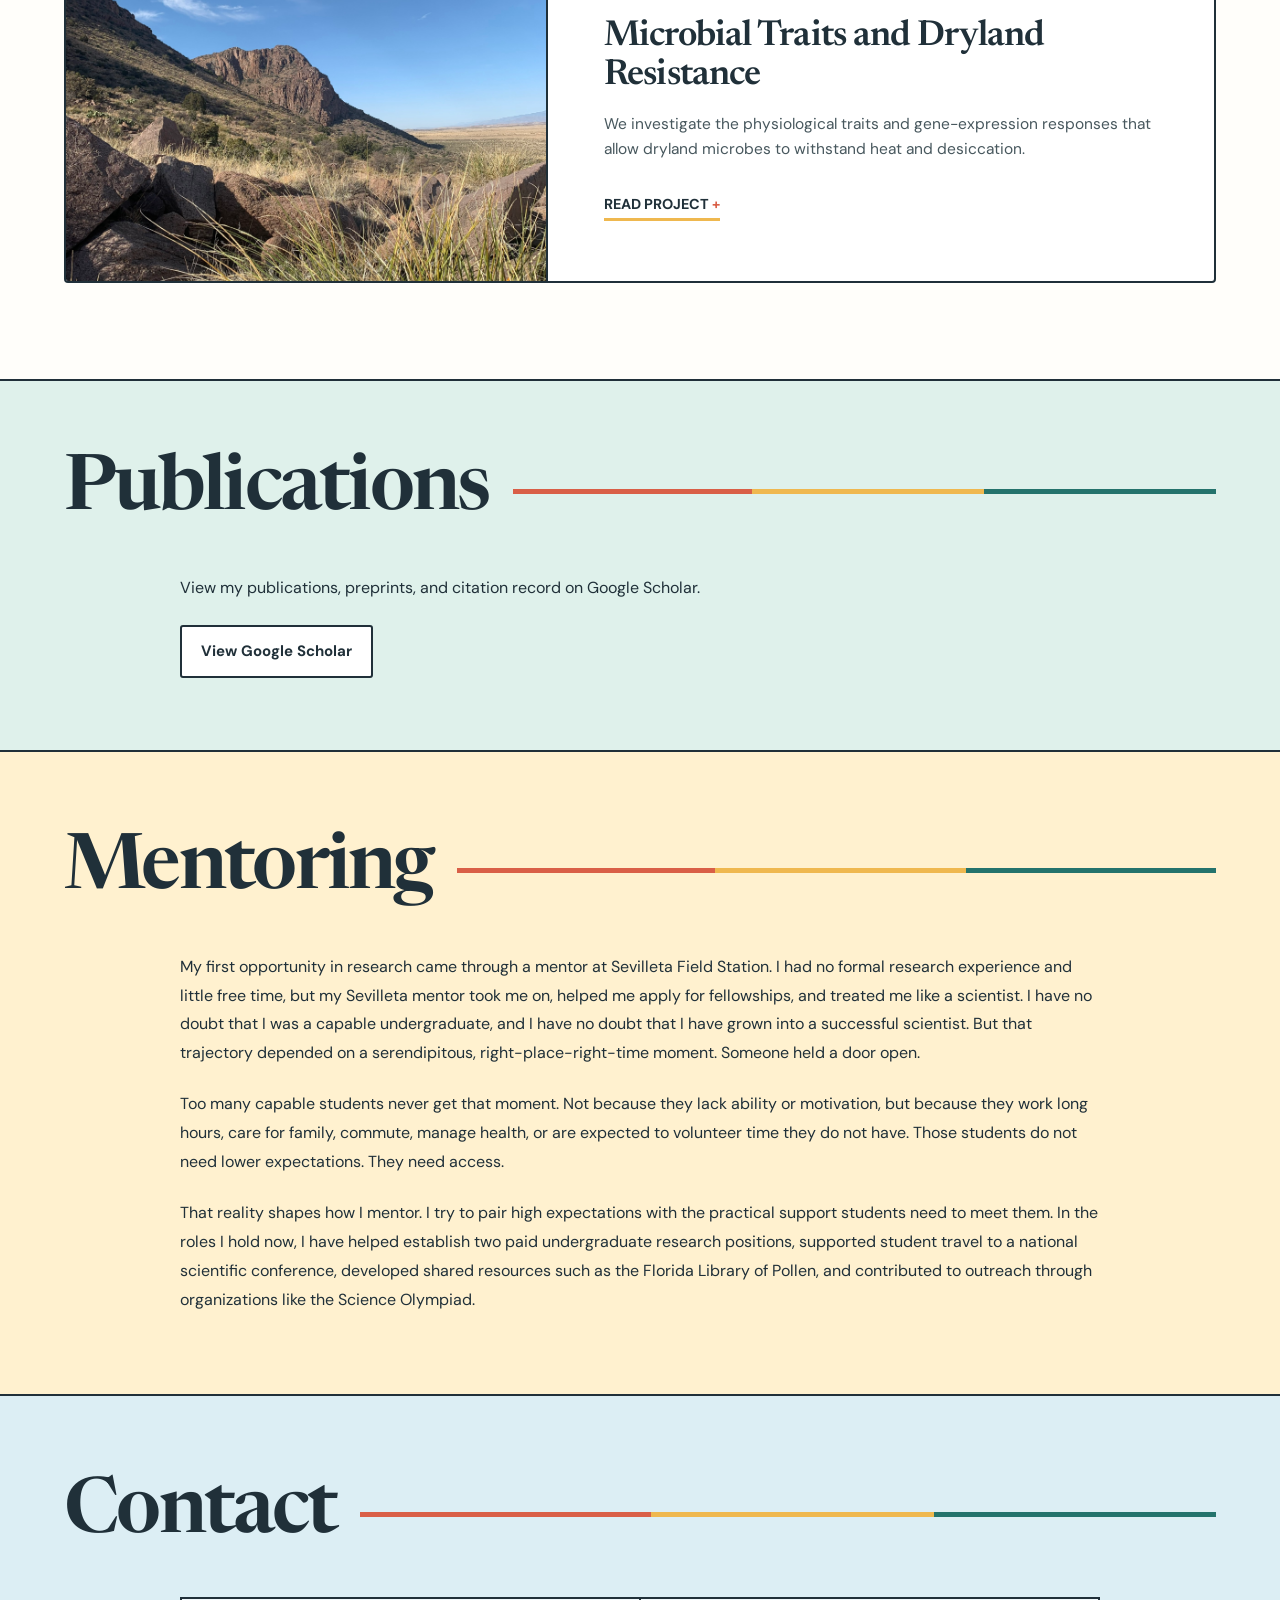
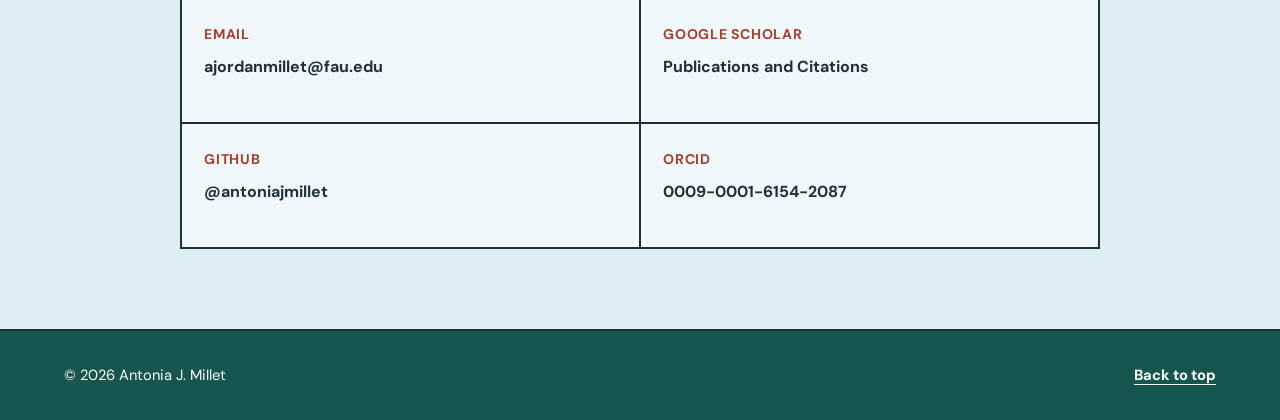
==== commit 126c5d4c: "Finish mobile header and typography" ====
--- a/index.html
+++ b/index.html
@@ -60,7 +60,7 @@
   }
   </script>
 
-  <link rel="stylesheet" href="styles.css">
+  <link rel="stylesheet" href="styles.css?v=5">
   <script src="script.js" defer></script>
 </head>
 
@@ -175,7 +175,7 @@
           class="button button-primary"
           href="#research"
         >
-          Explore my research
+          Explore my Research
         </a>
 
         <a
--- a/styles.css
+++ b/styles.css
@@ -1132,3 +1132,327 @@
     white-space: normal;
   }
 }
+
+/* === MOBILE POLISH V2 === */
+
+@media (max-width: 600px) {
+  /*
+    1. Keep the mobile header fixed at the top while scrolling.
+  */
+
+  .site-header {
+    position: sticky;
+    top: 0;
+    z-index: 100;
+  }
+
+  /*
+    2. Make the header shorter and keep the navigation beneath the name.
+  */
+
+  .header-inner {
+    width: calc(100% - 2rem);
+    min-height: 0;
+    align-items: flex-start;
+    gap: 0.15rem;
+    padding: 0.55rem 0 0.65rem;
+  }
+
+  .site-name {
+    margin: 0;
+    font-size: 1.08rem;
+    line-height: 1.15;
+  }
+
+  .site-navigation {
+    width: 100%;
+    flex-wrap: nowrap;
+    justify-content: flex-start;
+    overflow: visible;
+    white-space: nowrap;
+  }
+
+  .site-navigation a,
+  .nav-separator {
+    font-size: clamp(0.68rem, 2.7vw, 0.78rem);
+    line-height: 1.45;
+  }
+
+  .nav-separator {
+    margin: 0 0.16rem;
+  }
+
+  /*
+    3. Give every hero text group the same left edge.
+  */
+
+  .hero {
+    width: calc(100% - 2rem);
+    row-gap: 1.55rem;
+    padding-top: 2.4rem;
+    padding-bottom: 3.25rem;
+  }
+
+  .hero-copy {
+    width: 100%;
+    align-items: flex-start;
+    padding-right: 0.6rem;
+    padding-left: 0.6rem;
+  }
+
+  .hero-copy > * {
+    width: 100%;
+    margin-left: 0;
+    padding-left: 0;
+  }
+
+  .hero h1 {
+    margin: 0 0 1.3rem;
+    color: var(--ink);
+    font-size: clamp(2.55rem, 11vw, 3.25rem);
+    line-height: 1;
+  }
+
+  .hero-fields {
+    margin: 0 0 1.35rem;
+    padding: 0;
+  }
+
+  .fellowship-line {
+    margin: 0 0 1.35rem;
+    padding: 0;
+  }
+
+  .hero-position {
+    margin: 0;
+    padding: 0;
+  }
+
+  /*
+    4. Restore the original green, rust-brown, gray and black colors.
+  */
+
+  .hero-fields .hero-field {
+    padding: 0;
+    color: var(--teal-dark);
+  }
+
+  .fellowship-line a {
+    color: var(--coral-dark);
+  }
+
+  .hero-position .position-item {
+    padding: 0;
+    color: var(--ink-soft);
+    font-weight: 500;
+  }
+
+  .hero-copy .hero-divider {
+    display: none;
+  }
+
+  /*
+    5. Keep the portrait centered but make it less dominant.
+  */
+
+  .hero-image-frame {
+    width: min(225px, 68vw);
+    justify-self: center;
+  }
+
+  /*
+    6. Keep both buttons together in one equal-width row.
+  */
+
+  .hero-links {
+    grid-template-columns: repeat(2, minmax(0, 1fr));
+    width: 100%;
+    gap: 0.6rem;
+  }
+
+  .hero-links .button {
+    width: 100%;
+    min-width: 0;
+    min-height: 52px;
+    padding: 0.62rem 0.4rem;
+    font-size: 0.77rem;
+    line-height: 1.25;
+    text-align: center;
+  }
+
+  /*
+    Prevent anchored sections from hiding underneath the sticky header.
+  */
+
+  .section-band {
+    scroll-margin-top: 105px;
+  }
+}
+
+@media (max-width: 360px) {
+  .site-navigation a,
+  .nav-separator {
+    font-size: 0.65rem;
+  }
+
+  .nav-separator {
+    margin: 0 0.11rem;
+  }
+
+  .hero-copy {
+    padding-right: 0.35rem;
+    padding-left: 0.35rem;
+  }
+
+  .hero-image-frame {
+    width: min(210px, 68vw);
+  }
+
+  .hero-links .button {
+    font-size: 0.72rem;
+  }
+}
+
+/* === FINAL MOBILE HEADER AND COLOR POLISH === */
+
+/*
+  Restore the intended desktop hero colors after the hero text
+  was divided into separate spans.
+*/
+
+.hero-fields .hero-field {
+  padding: 0;
+  color: var(--teal-dark);
+}
+
+.hero-position .position-item {
+  padding: 0;
+  color: var(--ink-soft);
+  font-weight: 500;
+}
+
+/*
+  Mobile-only adjustments.
+*/
+
+@media (max-width: 600px) {
+  /*
+    Keep the complete yellow header—including the name and all
+    navigation links—at the top while the page scrolls.
+  */
+
+  .site-header {
+    position: -webkit-sticky !important;
+    position: sticky !important;
+    top: 0;
+    z-index: 1000;
+    width: 100%;
+  }
+
+  .header-inner {
+    width: calc(100% - 2rem);
+    min-height: 0;
+    align-items: flex-start;
+    gap: 0.22rem;
+    padding-top: 0.65rem;
+    padding-bottom: 0.72rem;
+  }
+
+  /*
+    Slightly enlarge the header text.
+  */
+
+  .site-name {
+    font-size: 1.16rem;
+    line-height: 1.2;
+  }
+
+  .site-navigation {
+    width: 100%;
+    flex-wrap: nowrap;
+    justify-content: flex-start;
+    overflow: visible;
+    white-space: nowrap;
+  }
+
+  .site-navigation a,
+  .nav-separator {
+    font-size: clamp(0.73rem, 2.85vw, 0.82rem);
+    line-height: 1.5;
+  }
+
+  .nav-separator {
+    margin-right: 0.18rem;
+    margin-left: 0.18rem;
+  }
+
+  /*
+    Slightly enlarge the hero text while retaining the intended colors.
+  */
+
+  .hero-fields {
+    font-size: 1.02rem;
+  }
+
+  .hero-fields .hero-field {
+    color: var(--teal-dark);
+  }
+
+  .fellowship-line {
+    font-size: 0.98rem;
+  }
+
+  .fellowship-line a {
+    color: var(--coral-dark);
+  }
+
+  .hero-position {
+    font-size: 1rem;
+  }
+
+  .hero-position .position-item {
+    color: var(--ink-soft);
+  }
+
+  /*
+    Match both button labels to the research-field text size.
+    Button dimensions and photo spacing remain unchanged.
+  */
+
+  .hero-links .button {
+    padding-right: 0.2rem;
+    padding-left: 0.2rem;
+    font-size: 1.02rem;
+    line-height: 1.15;
+  }
+
+  /*
+    Account for the taller sticky header when using navigation links.
+  */
+
+  .section-band {
+    scroll-margin-top: 112px;
+  }
+}
+
+@media (max-width: 370px) {
+  .site-navigation a,
+  .nav-separator {
+    font-size: 0.69rem;
+  }
+
+  .nav-separator {
+    margin-right: 0.13rem;
+    margin-left: 0.13rem;
+  }
+
+  .hero-fields,
+  .hero-links .button {
+    font-size: 0.94rem;
+  }
+
+  .fellowship-line,
+  .hero-position {
+    font-size: 0.93rem;
+  }
+}
